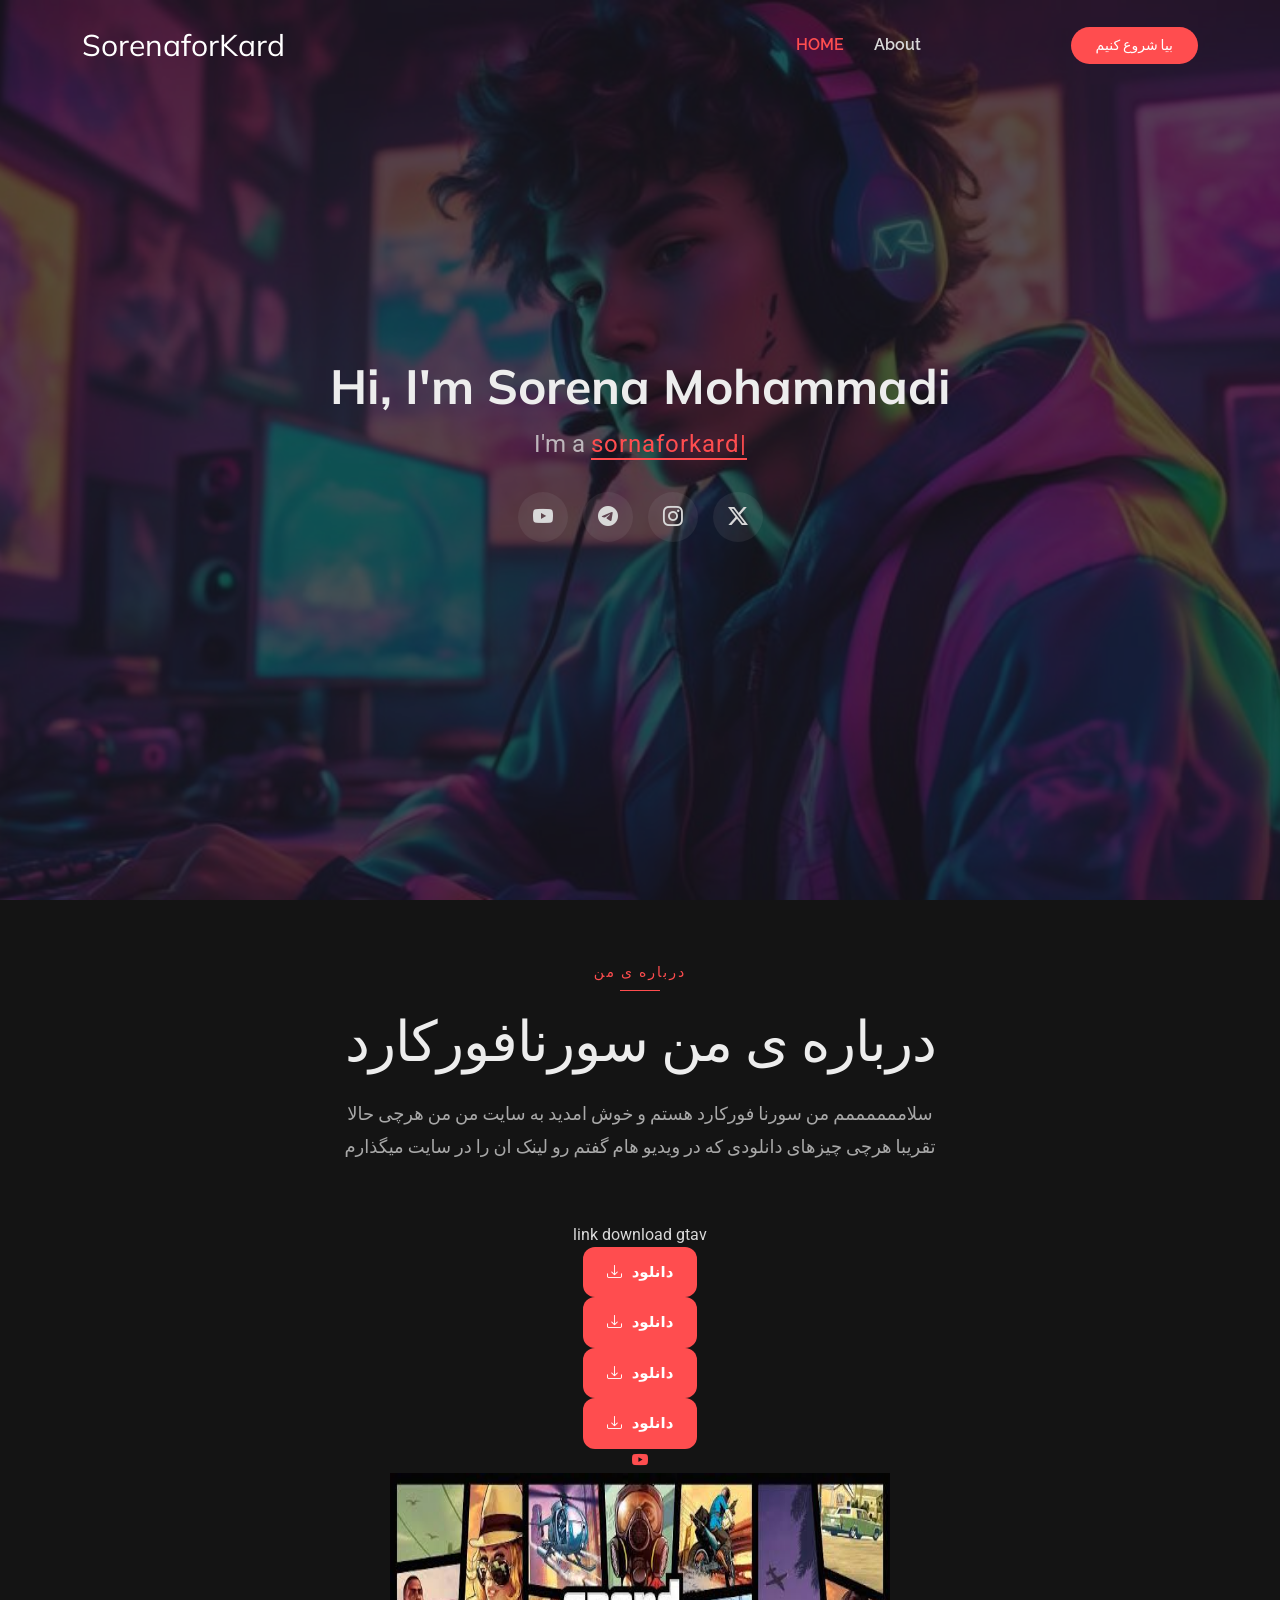
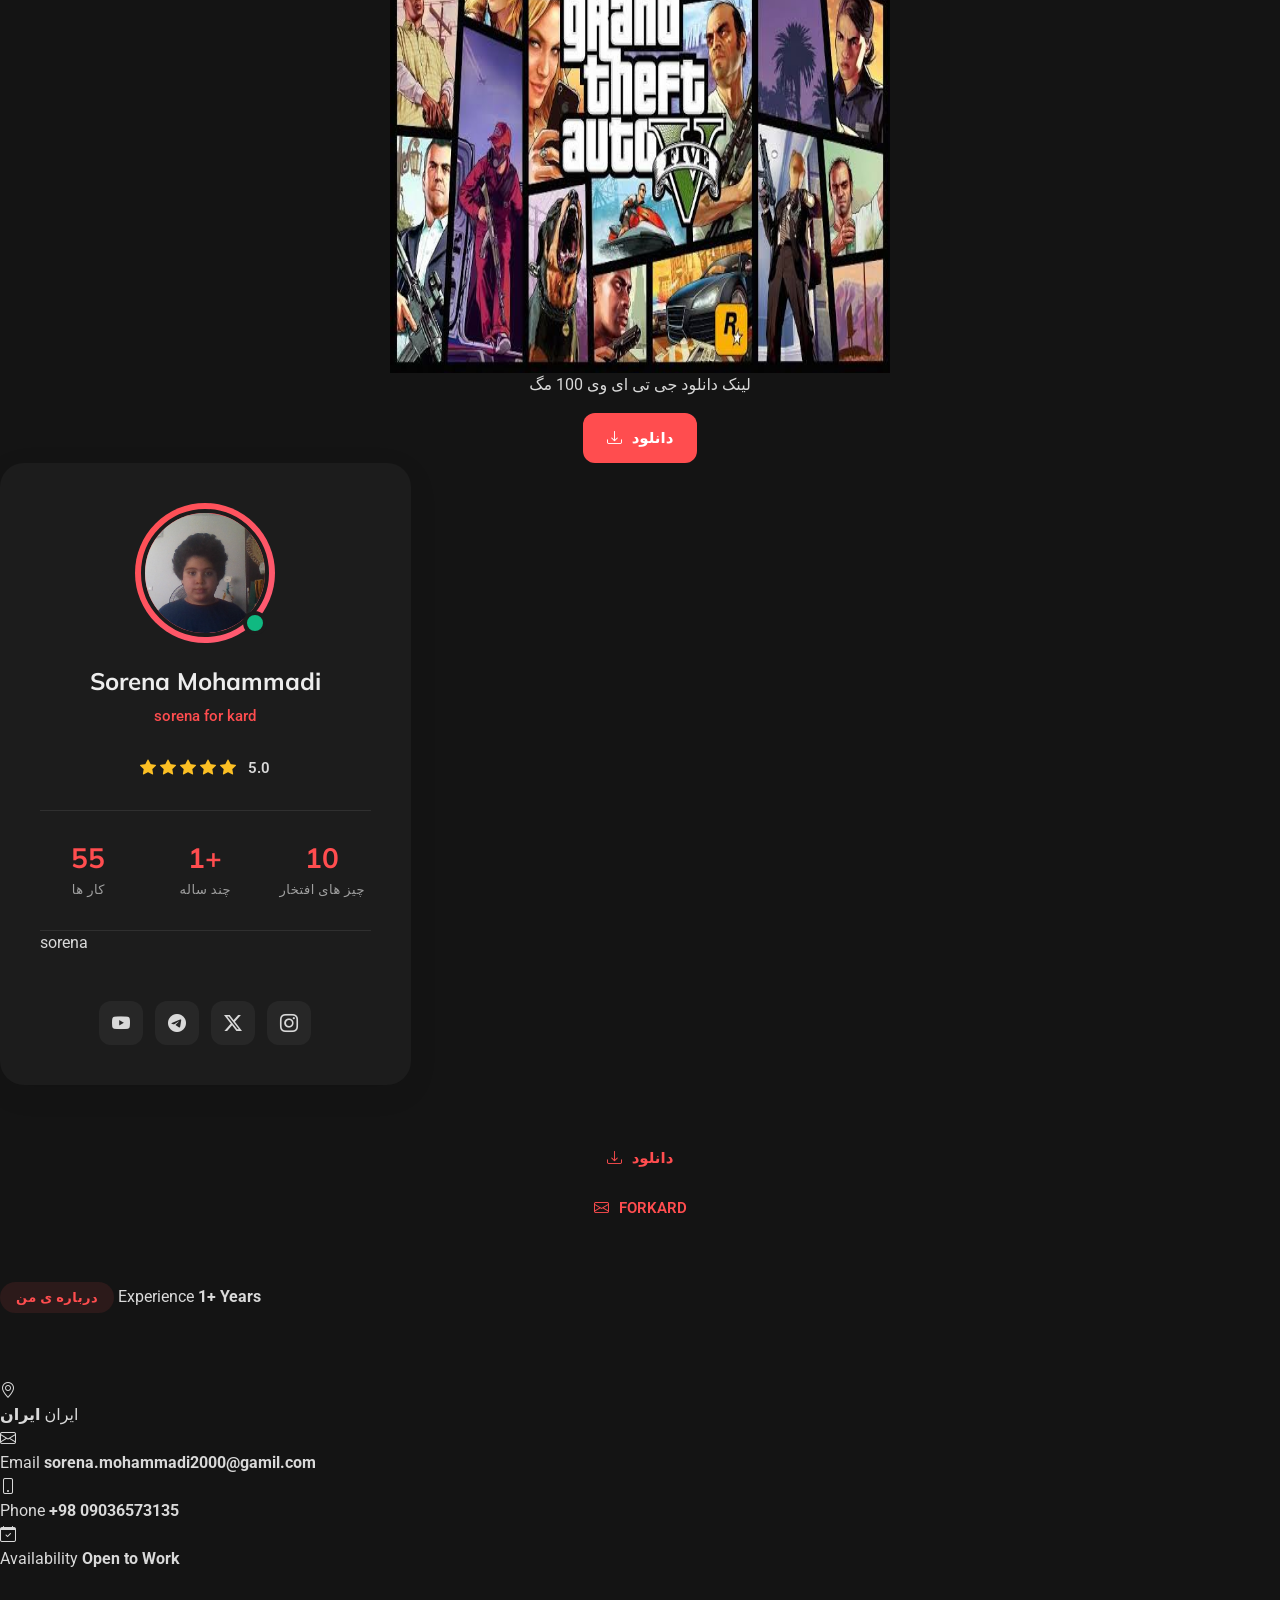
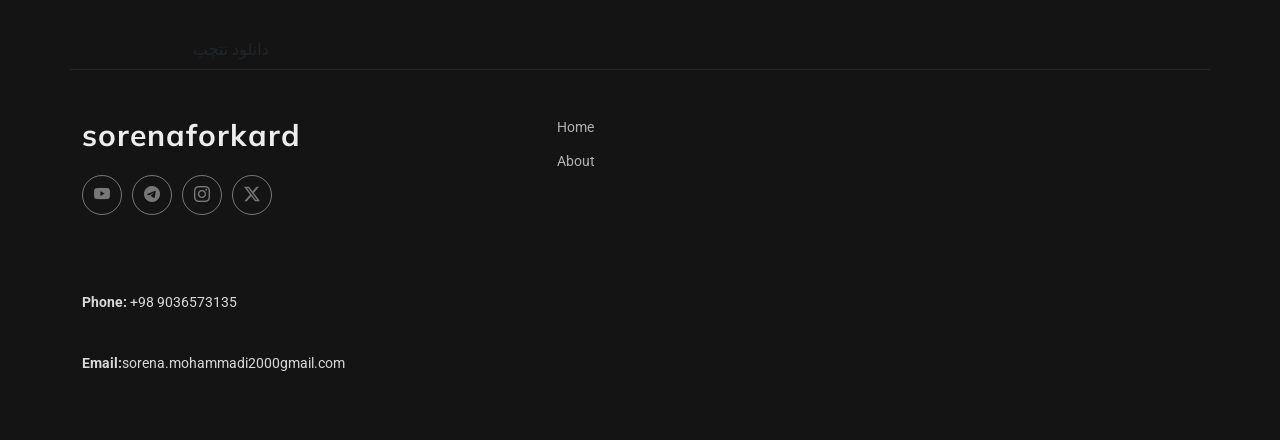
==== index.html @ 48f581d9 "initialization" ====
<!DOCTYPE html>
<html lang="en">

<head>
  <meta charset="utf-8">
  <meta content="width=device-width, initial-scale=1.0" name="viewport">
  <title>Index - Craftivo Bootstrap Template</title>
  <meta name="description" content="">
  <meta name="keywords" content="">

  <!-- Favicons -->
  <link href="assets/img/favicon.png" rel="icon">
  <link href="assets/img/apple-touch-icon.png" rel="apple-touch-icon">

  <!-- Fonts -->
  <link href="https://fonts.googleapis.com" rel="preconnect">
  <link href="https://fonts.gstatic.com" rel="preconnect" crossorigin>
  <link href="https://fonts.googleapis.com/css2?family=Roboto:ital,wght@0,100;0,300;0,400;0,500;0,700;0,900;1,100;1,300;1,400;1,500;1,700;1,900&family=Raleway:ital,wght@0,100;0,200;0,300;0,400;0,500;0,600;0,700;0,800;0,900;1,100;1,200;1,300;1,400;1,500;1,600;1,700;1,800;1,900&family=Mulish:ital,wght@0,200;0,300;0,400;0,500;0,600;0,700;0,800;0,900;1,200;1,300;1,400;1,500;1,600;1,700;1,800;1,900&display=swap" rel="stylesheet">

  <!-- Vendor CSS Files -->
  <link href="assets/vendor/bootstrap/css/bootstrap.min.css" rel="stylesheet">
  <link href="assets/vendor/bootstrap-icons/bootstrap-icons.css" rel="stylesheet">
  <link href="assets/vendor/aos/aos.css" rel="stylesheet">
  <link href="assets/vendor/glightbox/css/glightbox.min.css" rel="stylesheet">
  <link href="assets/vendor/swiper/swiper-bundle.min.css" rel="stylesheet">

  <!-- Main CSS File -->
  <link href="assets/css/main.css" rel="stylesheet">

  <!-- =======================================================
  * Template Name: Craftivo
  * Template URL: https://bootstrapmade.com/craftivo-bootstrap-portfolio-template/
  * Updated: Oct 04 2025 with Bootstrap v5.3.8
  * Author: BootstrapMade.com
  * License: https://bootstrapmade.com/license/
  ======================================================== -->
</head>

<body class="index-page">

  <header id="header" class="header d-flex align-items-center fixed-top">
    <div class="container-fluid container-xl position-relative d-flex align-items-center">

      <a href="index.html" class="logo d-flex align-items-center me-auto">
        <!-- Uncomment the line below if you also wish to use an image logo -->
        <!-- <img src="assets/img/logo.webp" alt=""> -->
        <h1 class="sitename">SorenaforKard</h1>
      </a>

      <nav id="navmenu" class="navmenu">
        <ul>
          <li><a href="#hero" class="active">HOME</a></li>
          <li><a href="#about">About</a></li>
          <li><a href="#resume"></a></li>
          <li><a href="#services"></a></li>
          <li><a href="#portfolio"></a></li>
       
          </li>
          <li><a href="#contact"></a></li>
        </ul>
        <i class="mobile-nav-toggle d-xl-none bi bi-list"></i>
      </nav>

      <a class="btn-getstarted" href="#about">بیا شروع کنیم </a>

    </div>
  </header>

  <main class="main">

    <!-- Hero Section -->
    <section id="hero" class="hero section LIGHTER-background">

      <img src="assets/img/profile/1709540679_1118670.jpg" alt="" data-aos="fade-in">

      <div class="container" data-aos="fade-up" data-aos-delay="100">
        <div class="row justify-content-center">
          <div class="col-lg-8 text-center">
            <h2>Hi, I'm Sorena Mohammadi</h2>
            <p>I'm a <span class="typed" data-typed-items="sornaforkard, Youtuber, Gamer, Challenger"></span><span class="typed-cursor" aria-hidden="true"></span></p>
            <div class="social-links">
              <a href="https://www.youtube.com/channel/UCr5vd8vmIxWn1lr3nisk4sg"><i class="bi bi-youtube"></i></a>
              <a href="#"><i class="bi bi-telegram"></i></a>
              <a href="https://www.instagram.com/sorenaforkard?igsh=MXc4d2ljdWc3bXVxdw=="><i class="bi bi-instagram"></i></a>
              <a href="https://x.com/sorena_m96"><i class="bi bi-twitter-x"></i></a>
            </div>
          </div>
        </div>
      </div>

    </section><!-- /Hero Section -->

    <!-- About Section -->
    <section id="about" class="about section">

      <!-- Section Title -->
      <div class="container section-title" data-aos="fade-up">
        <span class="subtitle">درباره ی من</span>
        <h2>درباره ی من سورنافورکارد</h2>
        <p> سلاممممممم من سورنا فورکارد هستم و خوش امدید به سایت من من هرچی حالا تقریبا هرچی چیزهای دانلودی که در ویدیو هام گفتم رو لینک ان را در سایت میگذارم</p>
      </div><!-- End Section Title -->

<div class="center-box">
                                               link download gtav
</div>

<div class="center-box">
  <a href="https://dl.moderndls.com/open-world/GTA.V.FitGirl_ModernDL.com.part1.rar" class="download-class"><i class="bi bi-download"></i> دانلود</a>
</div>

<div class="center-box">
  <a href="https://dl.moderndls.com/open-world/GTA.V.FitGirl_ModernDL.com.part2.rar" class="download-class"><i class="bi bi-download"></i> دانلود</a>
</div>

<div class="center-box">
  <a href="https://dl.moderndls.com/open-world/GTA.V.FitGirl_ModernDL.com.part3.rar" class="download-class"><i class="bi bi-download"></i> دانلود</a>
</div>

<div class="center-box">
  <a href="https://dl.moderndls.com/open-world/GTA.V.FitGirl_ModernDL.com.part4.rar" class="download-class"><i class="bi bi-download"></i> دانلود</a>
</div>

<div class="center-box">
<a href="https://www.youtube.com/channel/UCr5vd8vmIxWn1lr3nisk4sg"><i class="bi bi-youtube"></i></a>
</div>

<div class="center-box">
<img src="assets/img/لقلقل.jpg" width="500" height="500" alt=>
</div>

<div class="center-box">
<p>لینک دانلود جی تی ای وی 100 مگ</p>
</div>

<div class="center-box">
  <a href="https://ir91.uploadb.com/d/zhyeler0yyra/snnimd6ejdfx3pohiuxhjrwi5fyavvm3dgis3352gjgvsqnu62wfimskmxqgnpvhdr6bctoq/GTA V.rar" class="download-class"><i class="bi bi-download"></i> دانلود</a>
</div>

<style>
.center-box {
    display: flex;
    justify-content: center; /* وسط‌چین کردن افقی */
    align-items: center;     /* وسط‌چین کردن عمودی (اختیاری) */
}
</style>

        <div class="row gy-5">
          <div class="col-lg-4" data-aos="zoom-in" data-aos-delay="150">
            <div class="profile-card">
              <div class="profile-header">
                <div class="profile-avatar">
                  <img src="assets/img/profile/WIN_20260530_15_00_04_Pro.jpg" class="img-fluid" alt="">
                  <div class="status-indicator"></div>
                </div>
                <h3>Sorena Mohammadi</h3>
                <span class="role">sorena for kard</span>
                <div class="rating">
                  <i class="bi bi-star-fill"></i>
                  <i class="bi bi-star-fill"></i>
                  <i class="bi bi-star-fill"></i>
                  <i class="bi bi-star-fill"></i>
                  <i class="bi bi-star-fill"></i>
                  <span>5.0</span>
                </div>
              </div>

              <div class="profile-stats">
                <div class="stat-item">
                  <h4>55</h4>
                  <p>کار ها</p>
                </div>
                <div class="stat-item">
                  <h4>1+</h4>
                  <p>چند ساله</p>
                </div>
                <div class="stat-item">
                  <h4>10</h4>
                  <p>چیز های افتخار</p>
                </div>
              </div>

<p>sorena</p>

              <div class="social-connect">
                <a href="https://www.youtube.com/channel/UCr5vd8vmIxWn1lr3nisk4sg"><i class="bi bi-youtube"></i></a>
                <a href="#"><i class="bi bi-telegram"></i></a>
                <a href="https://x.com/sorena_m96"><i class="bi bi-twitter-x"></i></a>
                <a href="https://www.instagram.com/sorenaforkard?igsh=MXc4d2ljdWc3bXVxdw=="><i class="bi bi-instagram"></i></a>
              </div>
            </div>
          </div>

<div class="profile-actions">
                <a href="#" class="btn-primary"><i class="bi bi-download"></i> دانلود</a>
                <a href="#" class="btn-secondary"><i class="bi bi-envelope"></i> FORKARD</a>
              </div>
          
          <div class="col-lg-8" data-aos="fade-left" data-aos-delay="200">
            <div class="content-wrapper">
              <div class="bio-section">
                <div class="section-tag">درباره ی من</div>
                
                    <span>Experience</span>
                    <strong>1+ Years</strong>
                  </div>
                </div>

                <div class="detail-item" data-aos="fade-up" data-aos-delay="350">
                  <i class="bi bi-geo-alt"></i>
                  <div class="detail-content">
                    <span>ایران</span>
                    <strong>ایران</strong>
                  </div>
                </div>

                <div class="detail-item" data-aos="fade-up" data-aos-delay="100">
                  <i class="bi bi-envelope"></i>
                  <div class="detail-content">
                    <span>Email</span>
                    <strong>sorena.mohammadi2000@gamil.com</strong>
                  </div>
                </div>

                <div class="detail-item" data-aos="fade-up" data-aos-delay="150">
                  <i class="bi bi-phone"></i>
                  <div class="detail-content">
                    <span>Phone</span>
                    <strong>+98 09036573135</strong>
                  </div>
                </div>

                <div class="detail-item" data-aos="fade-up" data-aos-delay="200">
                  <i class="bi bi-calendar-check"></i>
                  <div class="detail-content">
                    <span>Availability</span>
                    <strong>Open to Work</strong>
                  </div>
                </div>
              </div>

    </section><!-- /About Section -->

        <div class="portfolio-bottom" data-aos="fade-up" data-aos-delay="400">
          <div class="row align-items-center">
            <div class="col-lg-8">

            <div class="col-lg-4 text-lg-end">
              <a href="https://dl2.soft98.ir/soft/n/Notepad.8.9.7.x86.rar?1785522695" class="btn btn-accent">دانلود نتچپ</a>
            </div>
          </div>
        </div>

      </div>

    </section><!-- /Portfolio Section -->

    <!-- Contact Section -->


  </main>

  <footer id="footer" class="footer">

    <div class="container footer-top">
      <div class="row gy-4">
        <div class="col-lg-5 col-md-12 footer-about">
          <a href="index.html" class="logo d-flex align-items-center">
            <span class="sitename">sorenaforkard</span>
          </a>
          <p></p>
          <div class="social-links d-flex mt-4">
            <a href="https://www.youtube.com/channel/UCr5vd8vmIxWn1lr3nisk4sg"><i class="bi bi-youtube"></i></a>
            <a href=""><i class="bi bi-telegram"></i></a>
            <a href="https://www.instagram.com/sorenaforkard?igsh=MXc4d2ljdWc3bXVxdw=="><i class="bi bi-instagram"></i></a>
            <a href="https://x.com/sorena_m96"><i class="bi bi-twitter-x"></i></a>
          </div>
        </div>

        <div class="col-lg-2 col-6 footer-links">
          <h4چیز های بالا </h4>
          <ul>
            <li><a href="#">Home</a></li>
            <li><a href="#">About </a></li>
            <li><a href="#"></a></li>
            <li><a href="#"></a></li>
            <li><a href="#"></a></li>
          </ul>
        </div
		
        <div class="col-lg-3 col-md-12 footer-contact text-center text-md-start">
        
          <p class="mt-4"><strong>Phone:</strong> <span>+98 9036573135</span></p>
          <p><strong>Email:</strong><span>sorena.mohammadi2000gmail.com</span></p>
        </div>

      </div>
    </div>

  </footer>

  <!-- Scroll Top -->
  <a href="#" id="scroll-top" class="scroll-top d-flex align-items-center justify-content-center"><i class="bi bi-arrow-up-short"></i></a>

  <!-- Preloader -->
  <div id="preloader"></div>

  <!-- Vendor JS Files -->
  <script src="assets/vendor/bootstrap/js/bootstrap.bundle.min.js"></script>
  <script src="assets/vendor/php-email-form/validate.js"></script>
  <script src="assets/vendor/aos/aos.js"></script>
  <script src="assets/vendor/typed.js/typed.umd.js"></script>
  <script src="assets/vendor/waypoints/noframework.waypoints.js"></script>
  <script src="assets/vendor/glightbox/js/glightbox.min.js"></script>
  <script src="assets/vendor/imagesloaded/imagesloaded.pkgd.min.js"></script>
  <script src="assets/vendor/isotope-layout/isotope.pkgd.min.js"></script>
  <script src="assets/vendor/swiper/swiper-bundle.min.js"></script>

  <!-- Main JS File -->
  <script src="assets/js/main.js"></script>

</body>

</html>
---- assets/css/main.css ----
/**
* Template Name: Craftivo
* Template URL: https://bootstrapmade.com/craftivo-bootstrap-portfolio-template/
* Updated: Oct 04 2025 with Bootstrap v5.3.8
* Author: BootstrapMade.com
* License: https://bootstrapmade.com/license/
*/

@charset "UTF-8";

/*--------------------------------------------------------------
# Font & Color Variables
# Help: https://bootstrapmade.com/color-system/
--------------------------------------------------------------*/
/* Fonts */
:root {
  --default-font: "Roboto",  system-ui, -apple-system, "Segoe UI", Roboto, "Helvetica Neue", Arial, "Noto Sans", "Liberation Sans", sans-serif, "Apple Color Emoji", "Segoe UI Emoji", "Segoe UI Symbol", "Noto Color Emoji";
  --heading-font: "Mulish",  sans-serif;
  --nav-font: "Raleway",  sans-serif;
}

/* Global Colors - The following color variables are used throughout the website. Updating them here will change the color scheme of the entire website */
:root { 
  --background-color: #141414; /* Background color for the entire website, including individual sections */
  --default-color: #d9d9d9; /* Default color used for the majority of the text content across the entire website */
  --heading-color: #ededed; /* Color for headings, subheadings and title throughout the website */
  --accent-color: #ff4d4f; /* Accent color that represents your brand on the website. It's used for buttons, links, and other elements that need to stand out */
  --surface-color: #1c1c1c; /* The surface color is used as a background of boxed elements within sections, such as cards, icon boxes, or other elements that require a visual separation from the global background. */
  --contrast-color: #ffffff; /* Contrast color for text, ensuring readability against backgrounds of accent, heading, or default colors. */
}

/* Nav Menu Colors - The following color variables are used specifically for the navigation menu. They are separate from the global colors to allow for more customization options */
:root {
  --nav-color: #d9d9d9;  /* The default color of the main navmenu links */
  --nav-hover-color: #ff4d4f; /* Applied to main navmenu links when they are hovered over or active */
  --nav-mobile-background-color: #2e2e2e; /* Used as the background color for mobile navigation menu */
  --nav-dropdown-background-color: #2e2e2e; /* Used as the background color for dropdown items that appear when hovering over primary navigation items */
  --nav-dropdown-color: #d9d9d9; /* Used for navigation links of the dropdown items in the navigation menu. */
  --nav-dropdown-hover-color: #ff4d4f; /* Similar to --nav-hover-color, this color is applied to dropdown navigation links when they are hovered over. */
}

/* Color Presets - These classes override global colors when applied to any section or element, providing reuse of the sam color scheme. */

.light-background {
  --background-color: rgba(41, 41, 41, 0.8);
  --surface-color: #484848;
}

.dark-background {
  --background-color: #060606;
  --default-color: #ffffff;
  --heading-color: #ffffff;
  --surface-color: #252525;
  --contrast-color: #ffffff;
}

/* Smooth scroll */
:root {
  scroll-behavior: smooth;
}

/*--------------------------------------------------------------
# General Styling & Shared Classes
--------------------------------------------------------------*/
body {
  color: var(--default-color);
  background-color: var(--background-color);
  font-family: var(--default-font);
}

a {
  color: var(--accent-color);
  text-decoration: none;
  transition: 0.3s;
}

a:hover {
  color: color-mix(in srgb, var(--accent-color), transparent 25%);
  text-decoration: none;
}

h1,
h2,
h3,
h4,
h5,
h6 {
  color: var(--heading-color);
  font-family: var(--heading-font);
}

/* PHP Email Form Messages
------------------------------*/
.php-email-form .error-message {
  display: none;
  background: #df1529;
  color: #ffffff;
  text-align: left;
  padding: 15px;
  margin-bottom: 24px;
  font-weight: 600;
}

.php-email-form .sent-message {
  display: none;
  color: #ffffff;
  background: #059652;
  text-align: center;
  padding: 15px;
  margin-bottom: 24px;
  font-weight: 600;
}

.php-email-form .loading {
  display: none;
  background: var(--surface-color);
  text-align: center;
  padding: 15px;
  margin-bottom: 24px;
}

.php-email-form .loading:before {
  content: "";
  display: inline-block;
  border-radius: 50%;
  width: 24px;
  height: 24px;
  margin: 0 10px -6px 0;
  border: 3px solid var(--accent-color);
  border-top-color: var(--surface-color);
  animation: php-email-form-loading 1s linear infinite;
}

@keyframes php-email-form-loading {
  0% {
    transform: rotate(0deg);
  }

  100% {
    transform: rotate(360deg);
  }
}

/*--------------------------------------------------------------
# Global Header
--------------------------------------------------------------*/
.header {
  --heading-color: #ffffff;
  color: var(--default-color);
  background-color: var(--background-color);
  padding: 15px 0;
  transition: all 0.5s;
  z-index: 997;
}

.header .logo {
  line-height: 1;
}

.header .logo img {
  max-height: 36px;
  margin-right: 8px;
}

.header .logo h1 {
  font-size: 30px;
  margin: 0;
  font-weight: 400;
  color: var(--heading-color);
}

.header .btn-getstarted,
.header .btn-getstarted:focus {
  color: var(--contrast-color);
  background: var(--accent-color);
  font-size: 14px;
  padding: 8px 25px;
  margin: 0 0 0 30px;
  border-radius: 50px;
  transition: 0.3s;
}

.body .btn-getstarted,
.body .btn-getstarted:focus {
  color: var(--contrast-color);
  background: var(--accent-color);
  font-size: 14px;
  padding: 8px 25px;
  margin: 0 0 0 30px;
  border-radius: 50px;
  transition: 0.3s;
}

a.download-class {
display: flex;
align-items: center;
justify-content: center;
gap: 10px;
padding: 14px 24px;
border-radius: 12px;
font-weight: 600;
font-size: 15px;
text-decoration: none;
transition: all 0.3s ease;
background: var(--accent-color);
color: var(--contrast-color);
}
a.download-class:hover {
display: flex;
align-items: center;
justify-content: center;
gap: 10px;
padding: 14px 24px;
border-radius: 12px;
font-weight: 600;
font-size: 15px;
text-decoration: none;
transition: all 0.3s ease;
background: color-mix(in srgb, var(--accent-color), #000 15%);
transform: translateY(-2px);
box-shadow: 0 6px 20px rgba(0, 0, 0, 0.15);
}

a.download-class {
display: flex;
align-items: center;
justify-content: center;
gap: 10px;
padding: 14px 24px;
border-radius: 12px;
font-weight: 600;
font-size: 15px;
text-decoration: none;
transition: all 0.3s ease;
background: var(--accent-color);
color: var(--contrast-color);
}
a.download-class:hover {
display: flex;
align-items: center;
justify-content: center;
gap: 10px;
padding: 14px 24px;
border-radius: 12px;
font-weight: 600;
font-size: 15px;
text-decoration: none;
transition: all 0.3s ease;
background: color-mix(in srgb, var(--accent-color), #000 15%);
transform: translateY(-2px);
box-shadow: 0 6px 20px rgba(0, 0, 0, 0.15);
}

}
a.download-class:hover {
display: flex;
align-items: center;
justify-content: center;
gap: 10px;
padding: 14px 24px;
border-radius: 12px;
font-weight: 600;
font-size: 15px;
text-decoration: none;
transition: all 0.3s ease;
background: color-mix(in srgb, var(--accent-color), #000 15%);
transform: translateY(-2px);
box-shadow: 0 6px 20px rgba(0, 0, 0, 0.15);
}


.header .btn-getstarted:hover,
.header .btn-getstarted:focus:hover {
  color: var(--contrast-color);
  background: color-mix(in srgb, var(--accent-color), transparent 15%);
}

@media (max-width: 1200px) {
  .header .logo {
    order: 1;
  }

  .header .btn-getstarted {
    order: 2;
    margin: 0 15px 0 0;
    padding: 6px 15px;
  }

  .header .navmenu {
    order: 3;
  }
}

.scrolled .header {
  box-shadow: 0px 0 18px rgba(0, 0, 0, 0.1);
}

/* Global Header on Scroll
------------------------------*/
.scrolled .header {
  --background-color: rgba(20, 20, 20, 0.8);
}

/* Index Page Header
------------------------------*/
.index-page .header {
  --background-color: rgba(255, 255, 255, 0);
}

/* Index Page Header on Scroll
------------------------------*/
.index-page.scrolled .header {
  --background-color: rgba(20, 20, 20, 0.8);
}

/*--------------------------------------------------------------
# Navigation Menu
--------------------------------------------------------------*/
/* Navmenu - Desktop */
@media (min-width: 1200px) {
  .navmenu {
    padding: 0;
  }

  .navmenu ul {
    margin: 0;
    padding: 0;
    display: flex;
    list-style: none;
    align-items: center;
  }

  .navmenu li {
    position: relative;
  }

  .navmenu a,
  .navmenu a:focus {
    color: var(--nav-color);
    padding: 18px 15px;
    font-size: 16px;
    font-family: var(--nav-font);
    font-weight: 600;
    display: flex;
    align-items: center;
    justify-content: space-between;
    white-space: nowrap;
    transition: 0.3s;
  }

  .navmenu a i,
  .navmenu a:focus i {
    font-size: 12px;
    line-height: 0;
    margin-left: 5px;
    transition: 0.3s;
  }

  .navmenu li:last-child a {
    padding-right: 0;
  }

  .navmenu li:hover>a,
  .navmenu .active,
  .navmenu .active:focus {
    color: var(--nav-hover-color);
  }

  .navmenu .dropdown ul {
    margin: 0;
    padding: 10px 0;
    background: var(--nav-dropdown-background-color);
    display: block;
    position: absolute;
    visibility: hidden;
    left: 14px;
    top: 130%;
    opacity: 0;
    transition: 0.3s;
    border-radius: 4px;
    z-index: 99;
    box-shadow: 0px 0px 30px rgba(0, 0, 0, 0.1);
  }

  .navmenu .dropdown ul li {
    min-width: 200px;
  }

  .navmenu .dropdown ul a {
    padding: 10px 20px;
    font-size: 15px;
    text-transform: none;
    color: var(--nav-dropdown-color);
  }

  .navmenu .dropdown ul a i {
    font-size: 12px;
  }

  .navmenu .dropdown ul a:hover,
  .navmenu .dropdown ul .active:hover,
  .navmenu .dropdown ul li:hover>a {
    color: var(--nav-dropdown-hover-color);
  }

  .navmenu .dropdown:hover>ul {
    opacity: 1;
    top: 100%;
    visibility: visible;
  }

  .navmenu .dropdown .dropdown ul {
    top: 0;
    left: -90%;
    visibility: hidden;
  }

  .navmenu .dropdown .dropdown:hover>ul {
    opacity: 1;
    top: 0;
    left: -100%;
    visibility: visible;
  }
}

/* Navmenu - Mobile */
@media (max-width: 1199px) {
  .mobile-nav-toggle {
    color: var(--nav-color);
    font-size: 28px;
    line-height: 0;
    margin-right: 10px;
    cursor: pointer;
    transition: color 0.3s;
  }

  .navmenu {
    padding: 0;
    z-index: 9997;
  }

  .navmenu ul {
    display: none;
    list-style: none;
    position: absolute;
    inset: 60px 20px 20px 20px;
    padding: 10px 0;
    margin: 0;
    border-radius: 6px;
    background-color: var(--nav-mobile-background-color);
    overflow-y: auto;
    transition: 0.3s;
    z-index: 9998;
    box-shadow: 0px 0px 30px rgba(0, 0, 0, 0.1);
  }

  .navmenu a,
  .navmenu a:focus {
    color: var(--nav-dropdown-color);
    padding: 10px 20px;
    font-family: var(--nav-font);
    font-size: 17px;
    font-weight: 500;
    display: flex;
    align-items: center;
    justify-content: space-between;
    white-space: nowrap;
    transition: 0.3s;
  }

  .navmenu a i,
  .navmenu a:focus i {
    font-size: 12px;
    line-height: 0;
    margin-left: 5px;
    width: 30px;
    height: 30px;
    display: flex;
    align-items: center;
    justify-content: center;
    border-radius: 50%;
    transition: 0.3s;
    background-color: color-mix(in srgb, var(--accent-color), transparent 90%);
  }

  .navmenu a i:hover,
  .navmenu a:focus i:hover {
    background-color: var(--accent-color);
    color: var(--contrast-color);
  }

  .navmenu a:hover,
  .navmenu .active,
  .navmenu .active:focus {
    color: var(--nav-dropdown-hover-color);
  }

  .navmenu .active i,
  .navmenu .active:focus i {
    background-color: var(--accent-color);
    color: var(--contrast-color);
    transform: rotate(180deg);
  }

  .navmenu .dropdown ul {
    position: static;
    display: none;
    z-index: 99;
    padding: 10px 0;
    margin: 10px 20px;
    background-color: var(--nav-dropdown-background-color);
    border: 1px solid color-mix(in srgb, var(--default-color), transparent 90%);
    box-shadow: none;
    transition: all 0.5s ease-in-out;
  }

  .navmenu .dropdown ul ul {
    background-color: rgba(33, 37, 41, 0.1);
  }

  .navmenu .dropdown>.dropdown-active {
    display: block;
    background-color: rgba(33, 37, 41, 0.03);
  }

  .mobile-nav-active {
    overflow: hidden;
  }

  .mobile-nav-active .mobile-nav-toggle {
    color: #fff;
    position: absolute;
    font-size: 32px;
    top: 15px;
    right: 15px;
    margin-right: 0;
    z-index: 9999;
  }

  .mobile-nav-active .navmenu {
    position: fixed;
    overflow: hidden;
    inset: 0;
    background: rgba(33, 37, 41, 0.8);
    transition: 0.3s;
  }

  .mobile-nav-active .navmenu>ul {
    display: block;
  }
}

/*--------------------------------------------------------------
# Global Footer
--------------------------------------------------------------*/
.footer {
  color: var(--default-color);
  background-color: var(--background-color);
  font-size: 14px;
  padding-bottom: 50px;
  position: relative;
}

.footer .footer-top {
  padding-top: 50px;
  border-top: 1px solid color-mix(in srgb, var(--default-color), transparent 90%);
}

.footer .footer-about .logo {
  line-height: 1;
  margin-bottom: 25px;
}

.footer .footer-about .logo img {
  max-height: 40px;
  margin-right: 6px;
}

.footer .footer-about .logo span {
  color: var(--heading-color);
  font-size: 30px;
  font-weight: 700;
  letter-spacing: 1px;
  font-family: var(--heading-font);
}

.footer .footer-about p {
  font-size: 14px;
  font-family: var(--heading-font);
}

.footer .social-links a {
  display: flex;
  align-items: center;
  justify-content: center;
  width: 40px;
  height: 40px;
  border-radius: 50%;
  border: 1px solid color-mix(in srgb, var(--default-color), transparent 50%);
  font-size: 16px;
  color: color-mix(in srgb, var(--default-color), transparent 50%);
  margin-right: 10px;
  transition: 0.3s;
}

.footer .social-links a:hover {
  color: var(--accent-color);
  border-color: var(--accent-color);
}

.footer h4 {
  font-size: 16px;
  font-weight: bold;
  position: relative;
  padding-bottom: 12px;
}

.footer .footer-links {
  margin-bottom: 30px;
}

.footer .footer-links ul {
  list-style: none;
  padding: 0;
  margin: 0;
}

.footer .footer-links ul i {
  padding-right: 2px;
  font-size: 12px;
  line-height: 0;
}

.footer .footer-links ul li {
  padding: 10px 0;
  display: flex;
  align-items: center;
}

.footer .footer-links ul li:first-child {
  padding-top: 0;
}

.footer .footer-links ul a {
  color: color-mix(in srgb, var(--default-color), transparent 20%);
  display: inline-block;
  line-height: 1;
}

.footer .footer-links ul a:hover {
  color: var(--accent-color);
}

.footer .footer-contact p {
  margin-bottom: 5px;
}

.footer .copyright {
  padding-top: 25px;
  padding-bottom: 25px;
  background-color: color-mix(in srgb, var(--default-color), transparent 95%);
}

.footer .copyright p {
  margin-bottom: 0;
}

.footer .credits {
  margin-top: 6px;
  font-size: 13px;
}

/*--------------------------------------------------------------
# Preloader
--------------------------------------------------------------*/
#preloader {
  position: fixed;
  inset: 0;
  z-index: 999999;
  overflow: hidden;
  background: var(--background-color);
  transition: all 0.6s ease-out;
}

#preloader:before {
  content: "";
  position: fixed;
  top: calc(50% - 30px);
  left: calc(50% - 30px);
  border: 6px solid #ffffff;
  border-color: var(--accent-color) transparent var(--accent-color) transparent;
  border-radius: 50%;
  width: 60px;
  height: 60px;
  animation: animate-preloader 1.5s linear infinite;
}

@keyframes animate-preloader {
  0% {
    transform: rotate(0deg);
  }

  100% {
    transform: rotate(360deg);
  }
}

/*--------------------------------------------------------------
# Scroll Top Button
--------------------------------------------------------------*/
.scroll-top {
  position: fixed;
  visibility: hidden;
  opacity: 0;
  right: 15px;
  bottom: 15px;
  z-index: 99999;
  background-color: var(--accent-color);
  width: 40px;
  height: 40px;
  border-radius: 4px;
  transition: all 0.4s;
}

.scroll-top i {
  font-size: 24px;
  color: var(--contrast-color);
  line-height: 0;
}

.scroll-top:hover {
  background-color: color-mix(in srgb, var(--accent-color), transparent 20%);
  color: var(--contrast-color);
}

.scroll-top.active {
  visibility: visible;
  opacity: 1;
}

/*--------------------------------------------------------------
# Disable aos animation delay on mobile devices
--------------------------------------------------------------*/
@media screen and (max-width: 768px) {
  [data-aos-delay] {
    transition-delay: 0 !important;
  }
}

/*--------------------------------------------------------------
# Global Page Titles & Breadcrumbs
--------------------------------------------------------------*/
.page-title {
  color: var(--default-color);
  background-color: var(--background-color);
  padding: 20px 0;
  position: relative;
}

.page-title h1 {
  font-size: 28px;
  font-weight: 700;
  margin: 0;
}

.page-title .breadcrumbs ol {
  display: flex;
  flex-wrap: wrap;
  list-style: none;
  padding: 0 0 10px 0;
  margin: 0;
  font-size: 14px;
  font-weight: 400;
}

.page-title .breadcrumbs ol li+li {
  padding-left: 10px;
}

.page-title .breadcrumbs ol li+li::before {
  content: "/";
  display: inline-block;
  padding-right: 10px;
  color: color-mix(in srgb, var(--default-color), transparent 70%);
}

/*--------------------------------------------------------------
# Global Sections
--------------------------------------------------------------*/
section,
.section {
  color: var(--default-color);
  background-color: var(--background-color);
  padding: 60px 0;
  scroll-margin-top: 90px;
  overflow: clip;
}

@media (max-width: 1199px) {

  section,
  .section {
    scroll-margin-top: 66px;
  }
}

/*--------------------------------------------------------------
# Global Section Titles
--------------------------------------------------------------*/
.section-title {
  text-align: center;
  padding-bottom: 60px;
  position: relative;
}

.section-title h2 {
  font-size: 3.5rem;
  font-weight: 300;
  line-height: 1.2;
  color: var(--heading-color);
  margin-bottom: 1.5rem;
  letter-spacing: -1px;
}

@media (max-width: 768px) {
  .section-title h2 {
    font-size: 2.5rem;
  }
}

.section-title .subtitle {
  display: inline-block;
  font-size: 0.875rem;
  font-weight: 400;
  color: var(--accent-color);
  text-transform: uppercase;
  letter-spacing: 2px;
  margin-bottom: 1.5rem;
  position: relative;
}

.section-title .subtitle::after {
  content: "";
  position: absolute;
  bottom: -8px;
  left: 50%;
  transform: translateX(-50%);
  width: 40px;
  height: 1px;
  background: var(--accent-color);
}

.section-title p {
  font-size: 1.125rem;
  line-height: 1.8;
  color: color-mix(in srgb, var(--default-color), transparent 25%);
  max-width: 900px;
  margin: 0 auto;
  text-wrap: balance;
}

/*--------------------------------------------------------------
# Hero Section
--------------------------------------------------------------*/
.hero {
  padding-top: 80px;
  min-height: 100vh;
  position: relative;
  display: flex;
  align-items: center;
  justify-content: center;
  overflow: hidden;
  padding-bottom: 80px;
}

.hero img {
  position: absolute;
  inset: 0;
  display: block;
  width: 100%;
  height: 100%;
  object-fit: cover;
  z-index: 1;
}

.hero:before {
  content: "";
  background: color-mix(in srgb, var(--background-color), transparent 30%);
  position: absolute;
  inset: 0;
  z-index: 2;
  border-radius: 0;
}

.hero .container {
  position: relative;
  z-index: 3;
}

.hero h2 {
  margin: 0;
  font-size: 48px;
  font-weight: 700;
}

.hero p {
  margin: 10px 0 0 0;
  font-size: 24px;
  color: color-mix(in srgb, var(--default-color), transparent 20%);
}

.hero p span {
  color: var(--accent-color);
  letter-spacing: 1px;
  border-bottom: 2px solid var(--accent-color);
}

.hero .social-links {
  margin-top: 30px;
  display: flex;
  justify-content: center;
  gap: 15px;
}

.hero .social-links a {
  display: flex;
  align-items: center;
  justify-content: center;
  width: 50px;
  height: 50px;
  border-radius: 50%;
  background: color-mix(in srgb, var(--default-color), transparent 92%);
  color: var(--default-color);
  font-size: 20px;
  transition: 0.3s;
}

.hero .social-links a:hover {
  background: var(--accent-color);
  color: var(--contrast-color);
  transform: translateY(-3px);
}

@media (max-width: 768px) {
  .hero h2 {
    font-size: 32px;
  }

  .hero p {
    font-size: 20px;
  }
}

/*--------------------------------------------------------------
# About Section
--------------------------------------------------------------*/
.about {
  overflow: hidden;
  position: relative;
}

.about::before {
  content: "";
  position: absolute;
  top: -50%;
  right: -20%;
  width: 800px;
  height: 800px;
  background: radial-gradient(circle, color-mix(in srgb, var(--accent-color), transparent 85%) 0%, transparent 70%);
  border-radius: 50%;
  z-index: 0;
  pointer-events: none;
}

.about .container {
  position: relative;
  z-index: 1;
}

.about .profile-card {
  background: var(--surface-color);
  border-radius: 24px;
  padding: 40px;
  box-shadow: 0 8px 30px rgba(0, 0, 0, 0.08);
  position: sticky;
  top: 100px;
}

.about .profile-card .profile-header {
  text-align: center;
  padding-bottom: 30px;
  border-bottom: 1px solid color-mix(in srgb, var(--default-color), transparent 90%);
}

.about .profile-card .profile-header .profile-avatar {
  width: 140px;
  height: 140px;
  margin: 0 auto 24px;
  position: relative;
  border-radius: 50%;
  padding: 6px;
  background: linear-gradient(135deg, var(--accent-color), color-mix(in srgb, var(--accent-color), #ff6b9d 50%));
}

.about .profile-card .profile-header .profile-avatar img {
  width: 100%;
  height: 100%;
  object-fit: cover;
  border-radius: 50%;
  border: 4px solid var(--surface-color);
}

.about .profile-card .profile-header .profile-avatar .status-indicator {
  position: absolute;
  bottom: 8px;
  right: 8px;
  width: 24px;
  height: 24px;
  background: #10b981;
  border: 4px solid var(--surface-color);
  border-radius: 50%;
  animation: pulse 2s infinite;
}

.about .profile-card .profile-header h3 {
  font-size: 24px;
  font-weight: 700;
  margin-bottom: 8px;
  color: var(--heading-color);
}

.about .profile-card .profile-header .role {
  display: inline-block;
  font-size: 15px;
  color: var(--accent-color);
  font-weight: 500;
  margin-bottom: 16px;
}

.about .profile-card .profile-header .rating {
  display: flex;
  align-items: center;
  justify-content: center;
  gap: 4px;
  margin-top: 12px;
}

.about .profile-card .profile-header .rating i {
  color: #fbbf24;
  font-size: 16px;
}

.about .profile-card .profile-header .rating span {
  margin-left: 8px;
  font-weight: 600;
  color: var(--default-color);
  font-size: 15px;
}

.about .profile-card .profile-stats {
  display: grid;
  grid-template-columns: repeat(3, 1fr);
  gap: 20px;
  padding: 30px 0;
  border-bottom: 1px solid color-mix(in srgb, var(--default-color), transparent 90%);
}

.about .profile-card .profile-stats .stat-item {
  text-align: center;
}

.about .profile-card .profile-stats .stat-item h4 {
  font-size: 28px;
  font-weight: 700;
  color: var(--accent-color);
  margin-bottom: 6px;
}

.about .profile-card .profile-stats .stat-item p {
  font-size: 13px;
  color: color-mix(in srgb, var(--default-color), transparent 30%);
  text-transform: uppercase;
  letter-spacing: 0.5px;
  margin: 0;
}

.about .profile-card .profile-actions {
  display: flex;
  flex-direction: column;
  gap: 12px;
  padding: 30px 0;
  border-bottom: 1px solid color-mix(in srgb, var(--default-color), transparent 90%);
}


.about .profile-card .profile-actions a {
  display: flex;
  align-items: center;
  justify-content: center;
  gap: 10px;
  padding: 14px 24px;
  border-radius: 12px;
  font-weight: 600;
  font-size: 15px;
  text-decoration: none;
  transition: all 0.3s ease;
}

.profile-actions a {
  display: flex;
  align-items: center;
  justify-content: center;
  gap: 10px;
  padding: 14px 24px;
  border-radius: 12px;
  font-weight: 600;
  font-size: 15px;
  text-decoration: none;
  transition: all 0.36s ease;
}

.about .profile-card .profile-actions a.btn-primary {
  background: var(--accent-color);
  color: var(--contrast-color);
}

.about .profile-card .profile-actions a.btn-primary:hover {
  background: color-mix(in srgb, var(--accent-color), #000 15%);
  transform: translateY(-2px);
  box-shadow: 0 6px 20px rgba(0, 0, 0, 0.15);
}

.about .profile-card .profile-actions a.btn-secondary {
  background: color-mix(in srgb, var(--accent-color), transparent 90%);
  color: var(--accent-color);
}

.about .profile-card .profile-actions a.btn-secondary:hover {
  background: color-mix(in srgb, var(--accent-color), transparent 85%);
}

.about .profile-card .profile-actions a i {
  font-size: 18px;
}

.about .profile-card .social-connect {
  display: flex;
  justify-content: center;
  gap: 12px;
  padding-top: 30px;
}

.about .profile-card .social-connect a {
  width: 44px;
  height: 44px;
  display: flex;
  align-items: center;
  justify-content: center;
  background: color-mix(in srgb, var(--default-color), transparent 94%);
  border-radius: 12px;
  color: var(--default-color);
  font-size: 18px;
  transition: all 0.3s ease;
}

.about .profile-card .social-connect a:hover {
  background: var(--accent-color);
  color: var(--contrast-color);
  transform: translateY(-3px);
}

.about .content-wrapper .bio-section {
  margin-bottom: 50px;
}

.about .content-wrapper .bio-section .section-tag {
  display: inline-block;
  padding: 6px 16px;
  background: color-mix(in srgb, var(--accent-color), transparent 90%);
  color: var(--accent-color);
  border-radius: 20px;
  font-size: 13px;
  font-weight: 600;
  text-transform: uppercase;
  letter-spacing: 0.5px;
  margin-bottom: 16px;
}

.about .content-wrapper .bio-section h2 {
  font-size: 36px;
  font-weight: 700;
  color: var(--heading-color);
  margin-bottom: 24px;
  line-height: 1.2;
}

.about .content-wrapper .bio-section p {
  font-size: 16px;
  line-height: 1.8;
  color: var(--default-color);
  margin-bottom: 16px;
}

.about .content-wrapper .bio-section p:last-child {
  margin-bottom: 0;
}

.about .content-wrapper .details-grid {
  display: grid;
  grid-template-columns: repeat(2, 1fr);
  gap: 24px;
  margin-bottom: 50px;
}

.about .content-wrapper .details-grid .detail-item {
  display: flex;
  align-items: center;
  gap: 16px;
  padding: 24px;
  background: var(--surface-color);
  border-radius: 16px;
  border: 1px solid color-mix(in srgb, var(--default-color), transparent 92%);
  transition: all 0.3s ease;
}

.about .content-wrapper .details-grid .detail-item:hover {
  border-color: var(--accent-color);
  transform: translateY(-3px);
  box-shadow: 0 8px 24px rgba(0, 0, 0, 0.08);
}

.about .content-wrapper .details-grid .detail-item i {
  font-size: 28px;
  color: var(--accent-color);
  flex-shrink: 0;
}

.about .content-wrapper .details-grid .detail-item .detail-content span {
  display: block;
  font-size: 13px;
  color: color-mix(in srgb, var(--default-color), transparent 40%);
  text-transform: uppercase;
  letter-spacing: 0.5px;
  margin-bottom: 4px;
}

.about .content-wrapper .details-grid .detail-item .detail-content strong {
  display: block;
  font-size: 16px;
  color: var(--heading-color);
  font-weight: 600;
}

.about .content-wrapper .skills-showcase .section-tag {
  display: inline-block;
  padding: 6px 16px;
  background: color-mix(in srgb, var(--accent-color), transparent 90%);
  color: var(--accent-color);
  border-radius: 20px;
  font-size: 13px;
  font-weight: 600;
  text-transform: uppercase;
  letter-spacing: 0.5px;
  margin-bottom: 16px;
}

.about .content-wrapper .skills-showcase h3 {
  font-size: 28px;
  font-weight: 700;
  color: var(--heading-color);
  margin-bottom: 32px;
}

.about .content-wrapper .skills-showcase .skills-list .skill-item {
  margin-bottom: 28px;
}

.about .content-wrapper .skills-showcase .skills-list .skill-item .skill-info {
  display: flex;
  justify-content: space-between;
  align-items: center;
  margin-bottom: 10px;
}

.about .content-wrapper .skills-showcase .skills-list .skill-item .skill-info .skill-name {
  font-size: 15px;
  font-weight: 600;
  color: var(--heading-color);
}

.about .content-wrapper .skills-showcase .skills-list .skill-item .skill-info .skill-percent {
  font-size: 15px;
  font-weight: 700;
  color: var(--accent-color);
}

.about .content-wrapper .skills-showcase .skills-list .skill-item .progress {
  height: 10px;
  border-radius: 10px;
  background: color-mix(in srgb, var(--default-color), transparent 94%);
  overflow: hidden;
}

.about .content-wrapper .skills-showcase .skills-list .skill-item .progress .progress-bar {
  width: 0;
  height: 100%;
  background: linear-gradient(90deg, var(--accent-color), color-mix(in srgb, var(--accent-color), #ff6b9d 50%));
  border-radius: 10px;
  transition: width 1.5s cubic-bezier(0.65, 0, 0.35, 1);
  position: relative;
}

.about .content-wrapper .skills-showcase .skills-list .skill-item .progress .progress-bar::after {
  content: "";
  position: absolute;
  top: 0;
  left: 0;
  right: 0;
  bottom: 0;
  background: linear-gradient(90deg, transparent, rgba(255, 255, 255, 0.4), transparent);
  animation: shimmer 2s infinite;
}

@keyframes pulse {

  0%,
  100% {
    opacity: 1;
  }

  50% {
    opacity: 0.6;
  }
}

@keyframes shimmer {
  0% {
    transform: translateX(-100%);
  }

  100% {
    transform: translateX(100%);
  }
}

@media (max-width: 992px) {
  .about .profile-card {
    position: static;
    margin-bottom: 40px;
  }

  .about .content-wrapper .bio-section h2 {
    font-size: 30px;
  }

  .about .content-wrapper .details-grid {
    grid-template-columns: 1fr;
  }

  .about .content-wrapper .skills-showcase h3 {
    font-size: 24px;
  }
}

@media (max-width: 576px) {
  .about .profile-card {
    padding: 30px 20px;
  }

  .about .profile-card .profile-header .profile-avatar {
    width: 120px;
    height: 120px;
  }

  .about .profile-card .profile-stats {
    grid-template-columns: repeat(3, 1fr);
    gap: 16px;
  }

  .about .profile-card .profile-stats .stat-item h4 {
    font-size: 24px;
  }

  .about .content-wrapper .bio-section h2 {
    font-size: 26px;
  }

  .about .content-wrapper .details-grid .detail-item {
    padding: 18px;
  }

  .about .content-wrapper .details-grid .detail-item i {
    font-size: 24px;
  }
}

/*--------------------------------------------------------------
# Resume Section
--------------------------------------------------------------*/
.resume .section-header {
  margin-bottom: 2.5rem;
}

.resume .section-header .header-content .section-badge {
  display: inline-block;
  background: linear-gradient(135deg, var(--accent-color), color-mix(in srgb, var(--accent-color), #6c5ce7 20%));
  color: var(--contrast-color);
  padding: 0.5rem 1.2rem;
  border-radius: 25px;
  font-size: 0.85rem;
  font-weight: 600;
  text-transform: uppercase;
  letter-spacing: 0.1em;
  margin-bottom: 1rem;
}

.resume .section-header .header-content h2 {
  font-size: 2.2rem;
  font-weight: 700;
  color: var(--heading-color);
  margin-bottom: 1rem;
  line-height: 1.2;
  letter-spacing: -0.02em;
}

.resume .section-header .header-content p {
  font-size: 1rem;
  line-height: 1.7;
  color: color-mix(in srgb, var(--default-color), transparent 35%);
  margin: 0;
}

.resume .experience-section .experience-cards {
  display: flex;
  flex-direction: column;
  gap: 1.5rem;
}

.resume .experience-section .experience-cards .exp-card {
  background: var(--surface-color);
  border-radius: 16px;
  padding: 2rem;
  border: 2px solid color-mix(in srgb, var(--default-color), transparent 95%);
  transition: all 0.3s ease;
  position: relative;
  overflow: hidden;
}

.resume .experience-section .experience-cards .exp-card::before {
  content: "";
  position: absolute;
  top: 0;
  left: 0;
  right: 0;
  height: 4px;
  background: linear-gradient(90deg, transparent, var(--accent-color), transparent);
  transform: translateX(-100%);
  transition: transform 0.3s ease;
}

.resume .experience-section .experience-cards .exp-card:hover {
  transform: translateY(-5px);
  border-color: color-mix(in srgb, var(--accent-color), transparent 80%);
  box-shadow: 0 15px 45px color-mix(in srgb, var(--default-color), transparent 85%);
}

.resume .experience-section .experience-cards .exp-card:hover::before {
  transform: translateX(0);
}

.resume .experience-section .experience-cards .exp-card.featured {
  border-color: color-mix(in srgb, var(--accent-color), transparent 70%);
  background: linear-gradient(135deg, var(--surface-color), color-mix(in srgb, var(--accent-color), transparent 95%));
}

.resume .experience-section .experience-cards .exp-card.featured::before {
  background: linear-gradient(90deg, var(--accent-color), color-mix(in srgb, var(--accent-color), #6c5ce7 20%), var(--accent-color));
}

.resume .experience-section .experience-cards .exp-card .card-header {
  display: flex;
  justify-content: space-between;
  align-items: center;
  margin-bottom: 1.5rem;
}

.resume .experience-section .experience-cards .exp-card .card-header .company-logo {
  width: 50px;
  height: 50px;
  background: linear-gradient(135deg, var(--accent-color), color-mix(in srgb, var(--accent-color), #6c5ce7 20%));
  border-radius: 12px;
  display: flex;
  align-items: center;
  justify-content: center;
}

.resume .experience-section .experience-cards .exp-card .card-header .company-logo i {
  font-size: 1.3rem;
  color: var(--contrast-color);
}

.resume .experience-section .experience-cards .exp-card .card-header .period-badge {
  background: color-mix(in srgb, var(--accent-color), transparent 85%);
  color: var(--accent-color);
  padding: 0.4rem 1rem;
  border-radius: 20px;
  font-size: 0.8rem;
  font-weight: 600;
  text-transform: uppercase;
  letter-spacing: 0.05em;
}

.resume .experience-section .experience-cards .exp-card .card-body h3 {
  font-size: 1.4rem;
  font-weight: 600;
  color: var(--heading-color);
  margin-bottom: 0.5rem;
  letter-spacing: -0.01em;
}

.resume .experience-section .experience-cards .exp-card .card-body .company-name {
  font-size: 1rem;
  color: color-mix(in srgb, var(--default-color), transparent 25%);
  font-weight: 500;
  margin-bottom: 0.3rem;
}

.resume .experience-section .experience-cards .exp-card .card-body .duration {
  display: inline-block;
  font-size: 0.9rem;
  color: var(--accent-color);
  font-weight: 600;
  background: color-mix(in srgb, var(--accent-color), transparent 90%);
  padding: 0.2rem 0.8rem;
  border-radius: 12px;
  margin-bottom: 1rem;
}

.resume .experience-section .experience-cards .exp-card .card-body .description {
  font-size: 0.95rem;
  line-height: 1.6;
  color: color-mix(in srgb, var(--default-color), transparent 35%);
  margin-bottom: 1.5rem;
}

.resume .experience-section .experience-cards .exp-card .card-body .skills-tags {
  display: flex;
  flex-wrap: wrap;
  gap: 0.5rem;
}

.resume .experience-section .experience-cards .exp-card .card-body .skills-tags .skill-tag {
  background: color-mix(in srgb, var(--accent-color), transparent 92%);
  color: var(--accent-color);
  padding: 0.3rem 0.8rem;
  border-radius: 15px;
  font-size: 0.8rem;
  font-weight: 500;
  border: 1px solid color-mix(in srgb, var(--accent-color), transparent 85%);
}

.resume .education-section .education-timeline .timeline-track {
  position: relative;
  padding-left: 2.5rem;
}

.resume .education-section .education-timeline .timeline-track::before {
  content: "";
  position: absolute;
  left: 10px;
  top: 0;
  bottom: 0;
  width: 2px;
  background: linear-gradient(180deg, var(--accent-color), color-mix(in srgb, var(--accent-color), transparent 50%));
}

.resume .education-section .education-timeline .timeline-track .timeline-item {
  position: relative;
  margin-bottom: 3rem;
}

.resume .education-section .education-timeline .timeline-track .timeline-item:last-child {
  margin-bottom: 0;
}

.resume .education-section .education-timeline .timeline-track .timeline-item .timeline-marker {
  position: absolute;
  left: -3.5rem;
  top: 0;
  width: 50px;
  height: 50px;
  background: linear-gradient(135deg, var(--accent-color), color-mix(in srgb, var(--accent-color), #6c5ce7 20%));
  border-radius: 50%;
  display: flex;
  align-items: center;
  justify-content: center;
  border: 4px solid var(--background-color);
  box-shadow: 0 0 0 3px color-mix(in srgb, var(--accent-color), transparent 80%);
}

.resume .education-section .education-timeline .timeline-track .timeline-item .timeline-marker i {
  font-size: 1.2rem;
  color: var(--contrast-color);
}

.resume .education-section .education-timeline .timeline-track .timeline-item .timeline-content {
  background: var(--surface-color);
  padding: 1.8rem;
  border-radius: 12px;
  border: 1px solid color-mix(in srgb, var(--default-color), transparent 95%);
  transition: all 0.3s ease;
}

.resume .education-section .education-timeline .timeline-track .timeline-item .timeline-content:hover {
  transform: translateX(5px);
  border-color: color-mix(in srgb, var(--accent-color), transparent 80%);
  box-shadow: 0 10px 30px color-mix(in srgb, var(--default-color), transparent 90%);
}

.resume .education-section .education-timeline .timeline-track .timeline-item .timeline-content .education-meta {
  display: flex;
  justify-content: space-between;
  align-items: center;
  margin-bottom: 1rem;
}

.resume .education-section .education-timeline .timeline-track .timeline-item .timeline-content .education-meta .year-range {
  font-size: 0.9rem;
  color: var(--accent-color);
  font-weight: 600;
  background: color-mix(in srgb, var(--accent-color), transparent 90%);
  padding: 0.3rem 0.8rem;
  border-radius: 15px;
}

.resume .education-section .education-timeline .timeline-track .timeline-item .timeline-content .education-meta .degree-level {
  font-size: 0.8rem;
  color: color-mix(in srgb, var(--default-color), transparent 40%);
  text-transform: uppercase;
  font-weight: 600;
  letter-spacing: 0.1em;
}

.resume .education-section .education-timeline .timeline-track .timeline-item .timeline-content h4 {
  font-size: 1.3rem;
  font-weight: 600;
  color: var(--heading-color);
  margin-bottom: 0.5rem;
  letter-spacing: -0.01em;
}

.resume .education-section .education-timeline .timeline-track .timeline-item .timeline-content .institution {
  font-size: 1rem;
  color: color-mix(in srgb, var(--default-color), transparent 25%);
  font-weight: 500;
  margin-bottom: 1rem;
}

.resume .education-section .education-timeline .timeline-track .timeline-item .timeline-content .description {
  font-size: 0.95rem;
  line-height: 1.6;
  color: color-mix(in srgb, var(--default-color), transparent 35%);
  margin-bottom: 1.2rem;
}

.resume .education-section .education-timeline .timeline-track .timeline-item .timeline-content .achievement {
  display: flex;
  align-items: center;
  gap: 0.5rem;
  background: color-mix(in srgb, var(--accent-color), transparent 92%);
  padding: 0.6rem 1rem;
  border-radius: 8px;
  border-left: 3px solid var(--accent-color);
}

.resume .education-section .education-timeline .timeline-track .timeline-item .timeline-content .achievement i {
  color: var(--accent-color);
  font-size: 1rem;
}

.resume .education-section .education-timeline .timeline-track .timeline-item .timeline-content .achievement span {
  font-size: 0.9rem;
  font-weight: 600;
  color: var(--accent-color);
}

.resume .education-section .education-timeline .timeline-track .timeline-item .timeline-content .certifications-list .cert-item {
  display: flex;
  justify-content: space-between;
  align-items: center;
  padding: 0.8rem 0;
  border-bottom: 1px solid color-mix(in srgb, var(--default-color), transparent 95%);
}

.resume .education-section .education-timeline .timeline-track .timeline-item .timeline-content .certifications-list .cert-item:last-child {
  border-bottom: none;
}

.resume .education-section .education-timeline .timeline-track .timeline-item .timeline-content .certifications-list .cert-item .cert-name {
  font-size: 0.9rem;
  color: var(--heading-color);
  font-weight: 500;
}

.resume .education-section .education-timeline .timeline-track .timeline-item .timeline-content .certifications-list .cert-item .cert-year {
  font-size: 0.8rem;
  color: var(--accent-color);
  font-weight: 600;
  background: color-mix(in srgb, var(--accent-color), transparent 90%);
  padding: 0.2rem 0.6rem;
  border-radius: 10px;
}

@media (max-width: 992px) {
  .resume .section-header {
    margin-bottom: 2rem;
  }

  .resume .section-header .header-content h2 {
    font-size: 2rem;
  }

  .resume .experience-section {
    margin-bottom: 3rem;
  }

  .resume .education-timeline .timeline-track .timeline-item .timeline-marker {
    width: 45px;
    height: 45px;
  }
}

@media (max-width: 768px) {
  .resume .section-header .header-content {
    text-align: center;
  }

  .resume .section-header .header-content h2 {
    font-size: 1.8rem;
  }

  .resume .experience-section .experience-cards .exp-card {
    padding: 1.5rem;
  }

  .resume .experience-section .experience-cards .exp-card .card-header .company-logo {
    width: 45px;
    height: 45px;
  }

  .resume .experience-section .experience-cards .exp-card .card-header .company-logo i {
    font-size: 1.2rem;
  }

  .resume .education-section .education-timeline .timeline-track {
    padding-left: 2rem;
  }

  .resume .education-section .education-timeline .timeline-track::before {
    left: 20px;
  }

  .resume .education-section .education-timeline .timeline-track .timeline-item .timeline-marker {
    left: -2.3rem;
    width: 40px;
    height: 40px;
  }

  .resume .education-section .education-timeline .timeline-track .timeline-item .timeline-marker i {
    font-size: 1rem;
  }

  .resume .education-section .education-timeline .timeline-track .timeline-item .timeline-content {
    padding: 1.5rem;
  }
}

@media (max-width: 576px) {
  .resume .section-header .header-content .section-badge {
    font-size: 0.8rem;
    padding: 0.4rem 1rem;
  }

  .resume .section-header .header-content h2 {
    font-size: 1.6rem;
  }

  .resume .experience-section .experience-cards .exp-card {
    padding: 1.2rem;
  }

  .resume .experience-section .experience-cards .exp-card .card-header {
    flex-direction: column;
    gap: 1rem;
    text-align: center;
  }

  .resume .education-section .education-timeline .timeline-track .timeline-item .timeline-content {
    padding: 1.2rem;
  }

  .resume .education-section .education-timeline .timeline-track .timeline-item .timeline-content .education-meta {
    flex-direction: column;
    gap: 0.5rem;
    align-items: flex-start;
  }

  .resume .education-section .education-timeline .timeline-track .timeline-item .timeline-content .certifications-list .cert-item {
    flex-direction: column;
    align-items: flex-start;
    gap: 0.3rem;
  }
}

/*--------------------------------------------------------------
# Services Section
--------------------------------------------------------------*/
.services .service-item {
  background: var(--surface-color);
  border: 2px solid color-mix(in srgb, var(--default-color), transparent 90%);
  border-radius: 16px;
  padding: 35px 25px;
  text-align: center;
  height: 100%;
  transition: all 0.3s ease;
  position: relative;
  overflow: hidden;
}

.services .service-item::before {
  content: "";
  position: absolute;
  top: 0;
  left: 0;
  width: 100%;
  height: 4px;
  background: linear-gradient(90deg, var(--accent-color), color-mix(in srgb, var(--accent-color), transparent 50%));
  transform: scaleX(0);
  transform-origin: left;
  transition: transform 0.3s ease;
}

.services .service-item:hover {
  border-color: var(--accent-color);
  transform: translateY(-5px);
  box-shadow: 0 15px 35px rgba(0, 0, 0, 0.1);
}

.services .service-item:hover::before {
  transform: scaleX(1);
}

.services .service-item:hover .icon-wrapper {
  background: var(--accent-color);
  color: var(--contrast-color);
  transform: rotate(5deg) scale(1.05);
}

.services .service-item:hover .read-more {
  color: var(--accent-color);
}

.services .service-item:hover .read-more i {
  transform: translateX(5px);
}

.services .service-item.featured {
  border-color: var(--accent-color);
  box-shadow: 0 10px 30px rgba(54, 144, 231, 0.15);
}

.services .service-item.featured::before {
  transform: scaleX(1);
}

.services .featured-tag {
  position: absolute;
  top: 15px;
  right: -30px;
  background: var(--accent-color);
  color: var(--contrast-color);
  padding: 5px 35px;
  font-size: 11px;
  font-weight: 700;
  text-transform: uppercase;
  letter-spacing: 1px;
  transform: rotate(45deg);
  box-shadow: 0 3px 10px rgba(54, 144, 231, 0.3);
}

.services .icon-wrapper {
  width: 70px;
  height: 70px;
  margin: 0 auto 20px;
  background: color-mix(in srgb, var(--accent-color), transparent 90%);
  color: var(--accent-color);
  border-radius: 12px;
  display: flex;
  align-items: center;
  justify-content: center;
  transition: all 0.3s ease;
}

.services .icon-wrapper i {
  font-size: 32px;
}

.services h4 {
  font-size: 20px;
  font-weight: 700;
  margin-bottom: 12px;
  color: var(--heading-color);
}

.services p {
  font-size: 14px;
  line-height: 1.6;
  color: color-mix(in srgb, var(--default-color), transparent 25%);
  margin-bottom: 20px;
}

.services .read-more {
  display: inline-flex;
  align-items: center;
  gap: 6px;
  color: var(--heading-color);
  font-weight: 600;
  font-size: 14px;
  text-decoration: none;
  transition: all 0.3s ease;
}

.services .read-more i {
  font-size: 14px;
  transition: transform 0.3s ease;
}

.services .cta-box {
  background: linear-gradient(135deg, var(--accent-color), color-mix(in srgb, var(--accent-color), #667eea 40%));
  border-radius: 20px;
  padding: 45px 50px;
  color: var(--contrast-color);
  position: relative;
  overflow: hidden;
}

.services .cta-box::before {
  content: "";
  position: absolute;
  top: -50%;
  right: -20%;
  width: 400px;
  height: 400px;
  background: color-mix(in srgb, var(--contrast-color), transparent 90%);
  border-radius: 50%;
  z-index: 0;
}

.services .cta-box .row {
  position: relative;
  z-index: 1;
}

.services .cta-box h3 {
  font-size: 26px;
  font-weight: 700;
  margin-bottom: 10px;
  color: var(--contrast-color);
}

.services .cta-box p {
  font-size: 15px;
  margin-bottom: 0;
  color: color-mix(in srgb, var(--contrast-color), transparent 15%);
}

.services .cta-box .cta-btn {
  display: inline-block;
  background: var(--contrast-color);
  color: var(--accent-color);
  padding: 14px 35px;
  border-radius: 50px;
  font-weight: 700;
  font-size: 15px;
  text-decoration: none;
  transition: all 0.3s ease;
  box-shadow: 0 8px 20px rgba(0, 0, 0, 0.15);
}

.services .cta-box .cta-btn:hover {
  transform: translateY(-3px);
  box-shadow: 0 12px 30px rgba(0, 0, 0, 0.25);
  color: var(--accent-color);
}

@media (max-width: 992px) {
  .services .cta-box {
    padding: 35px 30px;
  }

  .services .cta-box h3 {
    font-size: 22px;
    margin-bottom: 8px;
  }

  .services .cta-box p {
    font-size: 14px;
    margin-bottom: 20px;
  }

  .services .cta-box .cta-btn {
    margin-top: 10px;
  }
}

@media (max-width: 768px) {
  .services .service-item {
    padding: 30px 20px;
    margin-bottom: 20px;
  }

  .services .icon-wrapper {
    width: 60px;
    height: 60px;
    margin-bottom: 18px;
  }

  .services .icon-wrapper i {
    font-size: 28px;
  }

  .services h4 {
    font-size: 18px;
  }

  .services p {
    font-size: 13px;
  }

  .services .cta-box {
    padding: 30px 25px;
    text-align: center;
  }

  .services .cta-box::before {
    width: 300px;
    height: 300px;
  }
}

/*--------------------------------------------------------------
# Portfolio Section
--------------------------------------------------------------*/
.portfolio .portfolio-filters {
  display: flex;
  justify-content: center;
  flex-wrap: wrap;
  gap: 12px;
  margin-bottom: 50px;
  padding: 0;
  list-style: none;
}

@media (max-width: 768px) {
  .portfolio .portfolio-filters {
    gap: 8px;
    margin-bottom: 35px;
  }
}

.portfolio .portfolio-filters li {
  padding: 10px 20px;
  font-size: 14px;
  font-weight: 500;
  border-radius: 6px;
  cursor: pointer;
  transition: all 0.3s ease;
  background-color: transparent;
  color: var(--default-color);
  border: 1px solid color-mix(in srgb, var(--default-color), transparent 80%);
}

@media (max-width: 768px) {
  .portfolio .portfolio-filters li {
    padding: 8px 16px;
    font-size: 13px;
  }
}

.portfolio .portfolio-filters li:hover {
  color: var(--accent-color);
  border-color: var(--accent-color);
}

.portfolio .portfolio-filters li.filter-active {
  background-color: var(--accent-color);
  color: var(--contrast-color);
  border-color: var(--accent-color);
}

.portfolio .portfolio-card {
  position: relative;
  margin-bottom: 30px;
}

.portfolio .portfolio-card .portfolio-image-container {
  position: relative;
  overflow: hidden;
  border-radius: 8px;
  aspect-ratio: 4/3;
}

.portfolio .portfolio-card .portfolio-image-container img {
  width: 100%;
  height: 100%;
  object-fit: cover;
  transition: transform 0.5s ease;
}

.portfolio .portfolio-card .portfolio-image-container .portfolio-overlay {
  position: absolute;
  top: 0;
  left: 0;
  right: 0;
  bottom: 0;
  background: linear-gradient(to bottom, transparent 0%, rgba(0, 0, 0, 0.8) 100%);
  opacity: 0;
  transition: opacity 0.3s ease;
  display: flex;
  flex-direction: column;
  justify-content: space-between;
  padding: 25px;
}

.portfolio .portfolio-card .portfolio-image-container .portfolio-overlay .portfolio-info {
  align-self: flex-start;
}

.portfolio .portfolio-card .portfolio-image-container .portfolio-overlay .portfolio-info .project-category {
  display: inline-block;
  font-size: 12px;
  font-weight: 600;
  text-transform: uppercase;
  color: var(--accent-color);
  background-color: rgba(255, 255, 255, 0.9);
  padding: 4px 10px;
  border-radius: 4px;
  margin-bottom: 8px;
  letter-spacing: 0.5px;
}

.portfolio .portfolio-card .portfolio-image-container .portfolio-overlay .portfolio-info h4 {
  color: white;
  font-size: 18px;
  font-weight: 600;
  margin: 0;
  line-height: 1.3;
}

.portfolio .portfolio-card .portfolio-image-container .portfolio-overlay .portfolio-actions {
  display: flex;
  gap: 10px;
  align-self: flex-end;
}

.portfolio .portfolio-card .portfolio-image-container .portfolio-overlay .portfolio-actions a {
  width: 40px;
  height: 40px;
  background-color: rgba(255, 255, 255, 0.9);
  color: var(--accent-color);
  border-radius: 50%;
  display: flex;
  align-items: center;
  justify-content: center;
  font-size: 16px;
  transition: all 0.3s ease;
  text-decoration: none;
}

.portfolio .portfolio-card .portfolio-image-container .portfolio-overlay .portfolio-actions a:hover {
  background-color: var(--accent-color);
  color: var(--contrast-color);
  transform: scale(1.1);
}

.portfolio .portfolio-card .portfolio-meta {
  display: flex;
  justify-content: space-between;
  align-items: center;
  margin-top: 15px;
}

.portfolio .portfolio-card .portfolio-meta .project-tags {
  display: flex;
  gap: 8px;
}

.portfolio .portfolio-card .portfolio-meta .project-tags .tag {
  font-size: 11px;
  font-weight: 500;
  padding: 4px 10px;
  border-radius: 12px;
  background-color: color-mix(in srgb, var(--accent-color), transparent 90%);
  color: var(--accent-color);
  text-transform: uppercase;
  letter-spacing: 0.3px;
}

.portfolio .portfolio-card .portfolio-meta .project-year {
  font-size: 12px;
  font-weight: 500;
  color: color-mix(in srgb, var(--default-color), transparent 40%);
}

.portfolio .portfolio-card:hover .portfolio-image-container img {
  transform: scale(1.05);
}

.portfolio .portfolio-card:hover .portfolio-image-container .portfolio-overlay {
  opacity: 1;
}

.portfolio .portfolio-bottom {
  margin-top: 60px;
  padding-top: 40px;
  border-top: 1px solid color-mix(in srgb, var(--default-color), transparent 90%);
}

.portfolio .portfolio-bottom h3 {
  font-size: 24px;
  font-weight: 700;
  margin-bottom: 8px;
}

.portfolio .portfolio-bottom p {
  font-size: 16px;
  color: color-mix(in srgb, var(--default-color), transparent 30%);
  margin-bottom: 0;
}

.portfolio .portfolio-bottom .btn-accent {
  display: inline-block;
  padding: 12px 28px;
  background-color: var(--accent-color);
  color: var(--contrast-color);
  border-radius: 6px;
  font-weight: 600;
  font-size: 14px;
  text-decoration: none;
  transition: all 0.3s ease;
}

.portfolio .portfolio-bottom .btn-accent:hover {
  background-color: color-mix(in srgb, var(--accent-color), black 10%);
  transform: translateY(-2px);
  box-shadow: 0 5px 15px color-mix(in srgb, var(--accent-color), transparent 60%);
}

@media (max-width: 992px) {
  .portfolio .portfolio-bottom .col-lg-4 {
    text-align: center !important;
    margin-top: 20px;
  }
}

/*--------------------------------------------------------------
# Contact Section
--------------------------------------------------------------*/
.contact .info-item {
  background: var(--surface-color);
  padding: 30px;
  border-radius: 10px;
  border: 1px solid color-mix(in srgb, var(--default-color), transparent 90%);
  margin-bottom: 20px;
  display: flex;
  align-items: flex-start;
  transition: 0.3s;
}

.contact .info-item:hover {
  border-color: var(--accent-color);
  box-shadow: 0 5px 20px color-mix(in srgb, var(--default-color), transparent 90%);
}

.contact .info-item .icon-wrapper {
  width: 50px;
  height: 50px;
  background: color-mix(in srgb, var(--accent-color), transparent 90%);
  border-radius: 50%;
  display: flex;
  align-items: center;
  justify-content: center;
  margin-right: 20px;
  flex-shrink: 0;
  transition: 0.3s;
}

.contact .info-item .icon-wrapper i {
  color: var(--accent-color);
  font-size: 24px;
  transition: 0.3s;
}

.contact .info-item:hover .icon-wrapper {
  background: var(--accent-color);
}

.contact .info-item:hover .icon-wrapper i {
  color: var(--contrast-color);
}

.contact .info-item h3 {
  font-size: 18px;
  font-weight: 700;
  margin-bottom: 5px;
  color: var(--heading-color);
}

.contact .info-item p {
  margin: 0;
  font-size: 14px;
  color: var(--default-color);
}

.contact .php-email-form {
  background: var(--surface-color);
  padding: 40px;
  border-radius: 10px;
  border: 1px solid color-mix(in srgb, var(--default-color), transparent 90%);
}

.contact .php-email-form .form-control {
  color: var(--default-color);
  background-color: var(--surface-color);
  border: 1px solid color-mix(in srgb, var(--default-color), transparent 80%);
  padding: 12px 15px;
  font-size: 14px;
  border-radius: 5px;
  transition: 0.3s;
}

.contact .php-email-form .form-control:focus {
  border-color: var(--accent-color);
  box-shadow: 0 0 0 0.2rem color-mix(in srgb, var(--accent-color), transparent 80%);
}

.contact .php-email-form .form-control::placeholder {
  color: color-mix(in srgb, var(--default-color), transparent 70%);
}

.contact .php-email-form textarea.form-control {
  min-height: 120px;
}

.contact .php-email-form button[type=submit] {
  background: var(--accent-color);
  color: var(--contrast-color);
  border: none;
  padding: 12px 40px;
  font-size: 16px;
  font-weight: 600;
  border-radius: 5px;
  cursor: pointer;
  transition: 0.3s;
}

.contact .php-email-form button[type=submit]:hover {
  background: color-mix(in srgb, var(--accent-color), transparent 20%);
  transform: translateY(-2px);
}

@media (max-width: 768px) {
  .contact .info-item {
    padding: 20px;
  }

  .contact .info-item .icon-wrapper {
    width: 40px;
    height: 40px;
    margin-right: 15px;
  }

  .contact .info-item .icon-wrapper i {
    font-size: 20px;
  }

  .contact .info-item h3 {
    font-size: 16px;
  }

  .contact .php-email-form {
    padding: 30px 20px;
  }
}

/*--------------------------------------------------------------
# Portfolio Details Section
--------------------------------------------------------------*/
.portfolio-details .portfolio-details-slider {
  border-radius: 12px;
  overflow: hidden;
  box-shadow: 0 10px 30px rgba(0, 0, 0, 0.1);
  margin-bottom: 40px;
}

.portfolio-details .portfolio-details-slider img {
  width: 100%;
  height: auto;
  display: block;
}

.portfolio-details .swiper-wrapper {
  height: auto !important;
}

.portfolio-details .swiper-pagination {
  position: relative;
  margin-top: 20px;
  bottom: 0;
}

.portfolio-details .swiper-pagination .swiper-pagination-bullet {
  width: 12px;
  height: 12px;
  background-color: color-mix(in srgb, var(--default-color), transparent 70%);
  opacity: 1;
  transition: all 0.3s;
}

.portfolio-details .swiper-pagination .swiper-pagination-bullet-active {
  background-color: var(--accent-color);
  width: 30px;
  border-radius: 6px;
}

.portfolio-details .portfolio-content h2 {
  font-size: 32px;
  font-weight: 700;
  margin-bottom: 20px;
  color: var(--heading-color);
}

.portfolio-details .portfolio-content .meta-info {
  display: flex;
  flex-wrap: wrap;
  gap: 20px;
  margin-bottom: 30px;
  padding-bottom: 20px;
  border-bottom: 2px solid color-mix(in srgb, var(--default-color), transparent 90%);
}

.portfolio-details .portfolio-content .meta-info span {
  font-size: 14px;
  color: color-mix(in srgb, var(--default-color), transparent 30%);
  display: flex;
  align-items: center;
  gap: 8px;
}

.portfolio-details .portfolio-content .meta-info span i {
  color: var(--accent-color);
  font-size: 16px;
}

.portfolio-details .portfolio-content h3 {
  font-size: 24px;
  font-weight: 700;
  margin-top: 40px;
  margin-bottom: 20px;
  color: var(--heading-color);
}

.portfolio-details .portfolio-content p {
  margin-bottom: 20px;
  line-height: 1.8;
}

.portfolio-details .portfolio-content .highlights-box {
  background: color-mix(in srgb, var(--accent-color), transparent 95%);
  border-left: 4px solid var(--accent-color);
  padding: 30px;
  border-radius: 8px;
  margin: 30px 0;
}

.portfolio-details .portfolio-content .highlights-box h4 {
  font-size: 20px;
  font-weight: 700;
  margin-bottom: 20px;
  color: var(--heading-color);
}

.portfolio-details .portfolio-content .highlights-box ul {
  list-style: none;
  padding: 0;
  margin: 0;
}

.portfolio-details .portfolio-content .highlights-box ul li {
  padding: 10px 0;
  display: flex;
  align-items: center;
  gap: 12px;
  font-size: 15px;
}

.portfolio-details .portfolio-content .highlights-box ul li i {
  color: var(--accent-color);
  font-size: 20px;
  flex-shrink: 0;
}

.portfolio-details .portfolio-content blockquote {
  background: var(--surface-color);
  border-radius: 12px;
  padding: 40px;
  margin: 40px 0;
  box-shadow: 0 5px 20px rgba(0, 0, 0, 0.05);
  position: relative;
}

.portfolio-details .portfolio-content blockquote .quote-icon {
  position: absolute;
  top: 20px;
  left: 20px;
  font-size: 48px;
  color: color-mix(in srgb, var(--accent-color), transparent 80%);
  line-height: 1;
}

.portfolio-details .portfolio-content blockquote p {
  font-size: 18px;
  font-style: italic;
  color: var(--default-color);
  margin-bottom: 25px;
  padding-left: 40px;
  line-height: 1.8;
}

.portfolio-details .portfolio-content blockquote .author {
  display: flex;
  align-items: center;
  gap: 15px;
  padding-left: 40px;
}

.portfolio-details .portfolio-content blockquote .author img {
  width: 60px;
  height: 60px;
  border-radius: 50%;
  object-fit: cover;
  border: 3px solid color-mix(in srgb, var(--accent-color), transparent 80%);
}

.portfolio-details .portfolio-content blockquote .author .author-info h5 {
  font-size: 16px;
  font-weight: 700;
  margin-bottom: 5px;
  color: var(--heading-color);
}

.portfolio-details .portfolio-content blockquote .author .author-info span {
  font-size: 14px;
  color: color-mix(in srgb, var(--default-color), transparent 40%);
}

.portfolio-details .sidebar .info-card,
.portfolio-details .sidebar .share-card,
.portfolio-details .sidebar .tags-card {
  background: var(--surface-color);
  border-radius: 12px;
  padding: 30px;
  margin-bottom: 30px;
  box-shadow: 0 5px 20px rgba(0, 0, 0, 0.05);
}

.portfolio-details .sidebar .info-card h3,
.portfolio-details .sidebar .share-card h3,
.portfolio-details .sidebar .tags-card h3 {
  font-size: 20px;
  font-weight: 700;
  margin-bottom: 25px;
  color: var(--heading-color);
  padding-bottom: 15px;
  border-bottom: 2px solid color-mix(in srgb, var(--accent-color), transparent 80%);
}

.portfolio-details .sidebar .info-card .info-item {
  display: flex;
  justify-content: space-between;
  align-items: flex-start;
  padding: 15px 0;
  border-bottom: 1px solid color-mix(in srgb, var(--default-color), transparent 90%);
}

.portfolio-details .sidebar .info-card .info-item:last-of-type {
  border-bottom: none;
  margin-bottom: 20px;
}

.portfolio-details .sidebar .info-card .info-item .label {
  font-weight: 600;
  font-size: 14px;
  color: var(--heading-color);
  text-transform: uppercase;
  letter-spacing: 0.5px;
}

.portfolio-details .sidebar .info-card .info-item .value {
  font-size: 14px;
  color: color-mix(in srgb, var(--default-color), transparent 20%);
  text-align: right;
  max-width: 60%;
}

.portfolio-details .sidebar .info-card .btn-primary {
  display: inline-flex;
  align-items: center;
  justify-content: center;
  gap: 10px;
  width: 100%;
  padding: 14px 30px;
  background: var(--accent-color);
  color: var(--contrast-color);
  border-radius: 8px;
  font-weight: 600;
  font-size: 15px;
  transition: all 0.3s;
  text-decoration: none;
}

.portfolio-details .sidebar .info-card .btn-primary:hover {
  background: color-mix(in srgb, var(--accent-color), transparent 15%);
  transform: translateY(-2px);
  box-shadow: 0 5px 15px rgba(0, 0, 0, 0.2);
}

.portfolio-details .sidebar .share-card .social-links {
  display: flex;
  gap: 12px;
}

.portfolio-details .sidebar .share-card .social-links a {
  display: flex;
  align-items: center;
  justify-content: center;
  width: 45px;
  height: 45px;
  border-radius: 8px;
  transition: all 0.3s;
  font-size: 18px;
}

.portfolio-details .sidebar .share-card .social-links a.facebook {
  background: color-mix(in srgb, #1877f2, transparent 90%);
  color: #1877f2;
}

.portfolio-details .sidebar .share-card .social-links a.facebook:hover {
  background: #1877f2;
  color: #ffffff;
}

.portfolio-details .sidebar .share-card .social-links a.twitter {
  background: color-mix(in srgb, #1da1f2, transparent 90%);
  color: #1da1f2;
}

.portfolio-details .sidebar .share-card .social-links a.twitter:hover {
  background: #1da1f2;
  color: #ffffff;
}

.portfolio-details .sidebar .share-card .social-links a.linkedin {
  background: color-mix(in srgb, #0077b5, transparent 90%);
  color: #0077b5;
}

.portfolio-details .sidebar .share-card .social-links a.linkedin:hover {
  background: #0077b5;
  color: #ffffff;
}

.portfolio-details .sidebar .share-card .social-links a.pinterest {
  background: color-mix(in srgb, #bd081c, transparent 90%);
  color: #bd081c;
}

.portfolio-details .sidebar .share-card .social-links a.pinterest:hover {
  background: #bd081c;
  color: #ffffff;
}

.portfolio-details .sidebar .tags-card .tags {
  display: flex;
  flex-wrap: wrap;
  gap: 10px;
}

.portfolio-details .sidebar .tags-card .tags a {
  padding: 8px 16px;
  background: color-mix(in srgb, var(--default-color), transparent 95%);
  color: var(--default-color);
  border-radius: 6px;
  font-size: 13px;
  font-weight: 500;
  transition: all 0.3s;
  text-decoration: none;
}

.portfolio-details .sidebar .tags-card .tags a:hover {
  background: var(--accent-color);
  color: var(--contrast-color);
  transform: translateY(-2px);
}

@media (max-width: 991px) {
  .portfolio-details .portfolio-content h2 {
    font-size: 28px;
  }

  .portfolio-details .portfolio-content h3 {
    font-size: 22px;
  }
}

@media (max-width: 767px) {
  .portfolio-details .portfolio-content .meta-info {
    flex-direction: column;
    gap: 10px;
  }

  .portfolio-details .portfolio-content blockquote {
    padding: 30px 20px;
  }

  .portfolio-details .portfolio-content blockquote .quote-icon {
    font-size: 36px;
  }

  .portfolio-details .portfolio-content blockquote p {
    font-size: 16px;
    padding-left: 20px;
  }

  .portfolio-details .portfolio-content blockquote .author {
    padding-left: 20px;
  }

  .portfolio-details .sidebar .info-card .info-item {
    flex-direction: column;
    gap: 8px;
  }

  .portfolio-details .sidebar .info-card .info-item .value {
    max-width: 100%;
    text-align: left;
  }
}

/*--------------------------------------------------------------
# Service Details Section
--------------------------------------------------------------*/
.service-details .sticky-sidebar {
  position: sticky;
  top: 2rem;
}

@media (max-width: 992px) {
  .service-details .sticky-sidebar {
    position: static;
    margin-top: 3rem;
  }
}

.service-details .service-card {
  background: linear-gradient(135deg, var(--surface-color) 0%, color-mix(in srgb, var(--surface-color), var(--accent-color) 3%) 100%);
  border-radius: 16px;
  overflow: hidden;
  box-shadow: 0 8px 32px color-mix(in srgb, var(--default-color), transparent 92%);
  margin-bottom: 2rem;
}

.service-details .service-card .card-header {
  background-color: var(--accent-color);
  color: var(--contrast-color);
  padding: 2.5rem 2rem;
  text-align: center;
}

.service-details .service-card .card-header .service-icon {
  width: 80px;
  height: 80px;
  background-color: color-mix(in srgb, var(--contrast-color), transparent 85%);
  border-radius: 50%;
  display: flex;
  align-items: center;
  justify-content: center;
  margin: 0 auto 1.5rem;
}

.service-details .service-card .card-header .service-icon i {
  font-size: 2.5rem;
  color: var(--contrast-color);
}

.service-details .service-card .card-header h3 {
  font-size: 1.8rem;
  font-weight: 600;
  margin-bottom: 0.5rem;
  color: var(--contrast-color);
}

.service-details .service-card .card-header .service-tagline {
  font-size: 0.95rem;
  opacity: 0.9;
  margin: 0;
}

.service-details .service-card .card-body {
  padding: 2rem;
}

.service-details .service-card .card-body .price-tag {
  text-align: center;
  padding: 1.5rem;
  background-color: color-mix(in srgb, var(--accent-color), transparent 95%);
  border-radius: 12px;
  margin-bottom: 2rem;
}

.service-details .service-card .card-body .price-tag .label {
  display: block;
  font-size: 0.85rem;
  color: color-mix(in srgb, var(--default-color), transparent 40%);
  text-transform: uppercase;
  letter-spacing: 1px;
  margin-bottom: 0.5rem;
}

.service-details .service-card .card-body .price-tag .price {
  display: block;
  font-size: 2.5rem;
  font-weight: 700;
  color: var(--accent-color);
  line-height: 1;
}

.service-details .service-card .card-body .quick-info {
  list-style: none;
  padding: 0;
  margin: 0 0 2rem;
}

.service-details .service-card .card-body .quick-info li {
  display: flex;
  align-items: center;
  gap: 1rem;
  padding: 1rem 0;
  border-bottom: 1px solid color-mix(in srgb, var(--default-color), transparent 92%);
}

.service-details .service-card .card-body .quick-info li:last-child {
  border-bottom: none;
}

.service-details .service-card .card-body .quick-info li i {
  font-size: 1.25rem;
  color: var(--accent-color);
  flex-shrink: 0;
}

.service-details .service-card .card-body .quick-info li span {
  font-size: 0.95rem;
  color: var(--default-color);
}

.service-details .service-card .card-body .cta-buttons {
  display: flex;
  flex-direction: column;
  gap: 1rem;
}

.service-details .service-card .card-body .cta-buttons a {
  text-align: center;
  padding: 1rem;
  border-radius: 8px;
  font-weight: 500;
  text-decoration: none;
  transition: all 0.3s ease;
}

.service-details .service-card .card-body .cta-buttons a.btn-primary {
  background-color: var(--accent-color);
  color: var(--contrast-color);
  box-shadow: 0 4px 12px color-mix(in srgb, var(--accent-color), transparent 60%);
}

.service-details .service-card .card-body .cta-buttons a.btn-primary:hover {
  background-color: color-mix(in srgb, var(--accent-color), black 15%);
  transform: translateY(-2px);
  box-shadow: 0 6px 20px color-mix(in srgb, var(--accent-color), transparent 50%);
}

.service-details .service-card .card-body .cta-buttons a.btn-secondary {
  background-color: transparent;
  color: var(--accent-color);
  border: 2px solid var(--accent-color);
}

.service-details .service-card .card-body .cta-buttons a.btn-secondary:hover {
  background-color: color-mix(in srgb, var(--accent-color), transparent 90%);
}

.service-details .contact-card {
  background-color: var(--surface-color);
  border-radius: 16px;
  padding: 2rem;
  box-shadow: 0 4px 16px color-mix(in srgb, var(--default-color), transparent 94%);
}

.service-details .contact-card h4 {
  font-size: 1.3rem;
  font-weight: 600;
  margin-bottom: 1rem;
}

.service-details .contact-card>p {
  font-size: 0.95rem;
  color: color-mix(in srgb, var(--default-color), transparent 30%);
  margin-bottom: 1.5rem;
  line-height: 1.6;
}

.service-details .contact-card .contact-methods {
  display: flex;
  flex-direction: column;
  gap: 1rem;
}

.service-details .contact-card .contact-methods .contact-item {
  display: flex;
  align-items: center;
  gap: 1rem;
  padding: 1rem;
  background-color: color-mix(in srgb, var(--default-color), transparent 97%);
  border-radius: 8px;
  text-decoration: none;
  color: var(--default-color);
  transition: all 0.3s ease;
}

.service-details .contact-card .contact-methods .contact-item i {
  font-size: 1.25rem;
  color: var(--accent-color);
}

.service-details .contact-card .contact-methods .contact-item span {
  font-size: 0.9rem;
}

.service-details .contact-card .contact-methods .contact-item:hover {
  background-color: color-mix(in srgb, var(--accent-color), transparent 90%);
  transform: translateX(5px);
}

.service-details .service-overview {
  margin-bottom: 3rem;
}

.service-details .service-overview .overview-header {
  margin-bottom: 1.5rem;
}

.service-details .service-overview .overview-header .badge {
  display: inline-block;
  padding: 0.5rem 1rem;
  background-color: color-mix(in srgb, var(--accent-color), transparent 85%);
  color: var(--accent-color);
  border-radius: 20px;
  font-size: 0.85rem;
  font-weight: 600;
  text-transform: uppercase;
  letter-spacing: 0.5px;
  margin-bottom: 1rem;
}

.service-details .service-overview .overview-header h2 {
  font-size: 2.5rem;
  font-weight: 700;
  line-height: 1.2;
  margin-bottom: 0;
}

@media (max-width: 768px) {
  .service-details .service-overview .overview-header h2 {
    font-size: 2rem;
  }
}

.service-details .service-overview .lead-text {
  font-size: 1.15rem;
  line-height: 1.8;
  color: color-mix(in srgb, var(--default-color), transparent 20%);
}

.service-details .service-image-showcase {
  position: relative;
  margin-bottom: 4rem;
  border-radius: 16px;
  overflow: hidden;
}

.service-details .service-image-showcase .main-image {
  width: 100%;
  display: block;
}

.service-details .service-image-showcase .image-overlay {
  position: absolute;
  bottom: 0;
  left: 0;
  right: 0;
  background: linear-gradient(to top, color-mix(in srgb, var(--default-color), transparent 20%), transparent);
  padding: 2rem;
}

.service-details .service-image-showcase .image-overlay .tech-stack {
  display: flex;
  gap: 1rem;
  flex-wrap: wrap;
}

.service-details .service-image-showcase .image-overlay .tech-stack .tech-item {
  padding: 0.5rem 1rem;
  background-color: color-mix(in srgb, var(--accent-color), transparent 10%);
  color: var(--contrast-color);
  border-radius: 6px;
  font-size: 0.85rem;
  font-weight: 500;
  backdrop-filter: blur(10px);
}

.service-details .features-grid {
  margin-bottom: 4rem;
}

.service-details .features-grid .section-heading {
  font-size: 2rem;
  font-weight: 600;
  margin-bottom: 2.5rem;
}

.service-details .features-grid .feature-box {
  background-color: var(--surface-color);
  padding: 2rem;
  border-radius: 12px;
  height: 100%;
  transition: all 0.3s ease;
  border: 1px solid color-mix(in srgb, var(--default-color), transparent 92%);
}

.service-details .features-grid .feature-box:hover {
  transform: translateY(-5px);
  box-shadow: 0 8px 24px color-mix(in srgb, var(--default-color), transparent 90%);
  border-color: color-mix(in srgb, var(--accent-color), transparent 80%);
}

.service-details .features-grid .feature-box:hover .icon-wrapper {
  background-color: var(--accent-color);
  color: var(--contrast-color);
}

.service-details .features-grid .feature-box .icon-wrapper {
  width: 60px;
  height: 60px;
  background-color: color-mix(in srgb, var(--accent-color), transparent 90%);
  color: var(--accent-color);
  border-radius: 12px;
  display: flex;
  align-items: center;
  justify-content: center;
  margin-bottom: 1.5rem;
  transition: all 0.3s ease;
}

.service-details .features-grid .feature-box .icon-wrapper i {
  font-size: 1.75rem;
}

.service-details .features-grid .feature-box h4 {
  font-size: 1.25rem;
  font-weight: 600;
  margin-bottom: 1rem;
}

.service-details .features-grid .feature-box p {
  font-size: 0.95rem;
  line-height: 1.7;
  color: color-mix(in srgb, var(--default-color), transparent 30%);
  margin: 0;
}

.service-details .workflow-section {
  margin-bottom: 4rem;
}

.service-details .workflow-section .section-heading {
  font-size: 2rem;
  font-weight: 600;
  margin-bottom: 3rem;
}

.service-details .workflow-section .timeline {
  position: relative;
  padding-left: 4rem;
}

.service-details .workflow-section .timeline::before {
  content: "";
  position: absolute;
  left: 1.5rem;
  top: 0;
  bottom: 0;
  width: 2px;
  background: linear-gradient(to bottom, var(--accent-color), color-mix(in srgb, var(--accent-color), transparent 80%));
}

.service-details .workflow-section .timeline .timeline-item {
  position: relative;
  margin-bottom: 3rem;
}

.service-details .workflow-section .timeline .timeline-item:last-child {
  margin-bottom: 0;
}

.service-details .workflow-section .timeline .timeline-item .timeline-marker {
  position: absolute;
  left: -4rem;
  top: 0;
  width: 3rem;
  height: 3rem;
  background-color: var(--accent-color);
  color: var(--contrast-color);
  border-radius: 50%;
  display: flex;
  align-items: center;
  justify-content: center;
  font-weight: 700;
  font-size: 1.1rem;
  box-shadow: 0 0 0 8px var(--background-color);
}

.service-details .workflow-section .timeline .timeline-item .timeline-content {
  background-color: var(--surface-color);
  padding: 2rem;
  border-radius: 12px;
  border-left: 3px solid var(--accent-color);
}

.service-details .workflow-section .timeline .timeline-item .timeline-content h4 {
  font-size: 1.3rem;
  font-weight: 600;
  margin-bottom: 1rem;
}

.service-details .workflow-section .timeline .timeline-item .timeline-content p {
  font-size: 0.95rem;
  line-height: 1.7;
  color: color-mix(in srgb, var(--default-color), transparent 30%);
  margin-bottom: 1rem;
}

.service-details .workflow-section .timeline .timeline-item .timeline-content .duration {
  display: inline-block;
  padding: 0.4rem 1rem;
  background-color: color-mix(in srgb, var(--accent-color), transparent 90%);
  color: var(--accent-color);
  border-radius: 20px;
  font-size: 0.85rem;
  font-weight: 600;
}

@media (max-width: 768px) {
  .service-details .workflow-section .timeline {
    padding-left: 3rem;
  }

  .service-details .workflow-section .timeline::before {
    left: 1rem;
  }

  .service-details .workflow-section .timeline .timeline-item .timeline-marker {
    left: -2.5rem;
    width: 2.5rem;
    height: 2.5rem;
    font-size: 1rem;
  }
}

.service-details .testimonial-section {
  margin-bottom: 4rem;
}

.service-details .testimonial-section .testimonial-card {
  background: linear-gradient(135deg, var(--surface-color) 0%, color-mix(in srgb, var(--surface-color), var(--accent-color) 3%) 100%);
  padding: 3rem;
  border-radius: 16px;
  box-shadow: 0 8px 32px color-mix(in srgb, var(--default-color), transparent 92%);
}

.service-details .testimonial-section .testimonial-card .stars {
  margin-bottom: 1.5rem;
}

.service-details .testimonial-section .testimonial-card .stars i {
  color: #ffc107;
  font-size: 1.25rem;
  margin-right: 0.25rem;
}

.service-details .testimonial-section .testimonial-card blockquote {
  font-size: 1.15rem;
  line-height: 1.8;
  font-style: italic;
  color: var(--default-color);
  margin-bottom: 2rem;
  position: relative;
  padding-left: 2rem;
}

.service-details .testimonial-section .testimonial-card blockquote::before {
  content: "“";
  position: absolute;
  left: 0;
  top: -10px;
  font-size: 4rem;
  color: var(--accent-color);
  opacity: 0.3;
  line-height: 1;
}

.service-details .testimonial-section .testimonial-card .client-info {
  display: flex;
  align-items: center;
  gap: 1.5rem;
}

.service-details .testimonial-section .testimonial-card .client-info .client-avatar {
  width: 70px;
  height: 70px;
  border-radius: 50%;
  object-fit: cover;
  border: 3px solid var(--accent-color);
}

.service-details .testimonial-section .testimonial-card .client-info .client-details h5 {
  font-size: 1.1rem;
  font-weight: 600;
  margin-bottom: 0.25rem;
}

.service-details .testimonial-section .testimonial-card .client-info .client-details p {
  font-size: 0.9rem;
  color: color-mix(in srgb, var(--default-color), transparent 40%);
  margin: 0;
}

.service-details .tech-details .section-heading {
  font-size: 2rem;
  font-weight: 600;
  margin-bottom: 2.5rem;
}

.service-details .tech-details .tech-categories {
  display: grid;
  gap: 2rem;
}

.service-details .tech-details .tech-categories .tech-category h5 {
  font-size: 1.1rem;
  font-weight: 600;
  margin-bottom: 1rem;
  color: var(--heading-color);
}

.service-details .tech-details .tech-categories .tech-category .tech-tags {
  display: flex;
  flex-wrap: wrap;
  gap: 0.75rem;
}

.service-details .tech-details .tech-categories .tech-category .tech-tags span {
  padding: 0.6rem 1.25rem;
  background-color: var(--surface-color);
  color: var(--default-color);
  border-radius: 8px;
  font-size: 0.9rem;
  font-weight: 500;
  border: 1px solid color-mix(in srgb, var(--default-color), transparent 90%);
  transition: all 0.3s ease;
}

.service-details .tech-details .tech-categories .tech-category .tech-tags span:hover {
  background-color: var(--accent-color);
  color: var(--contrast-color);
  border-color: var(--accent-color);
  transform: translateY(-2px);
}

/*--------------------------------------------------------------
# Terms Of Service Section
--------------------------------------------------------------*/
.terms-of-service .tos-header {
  margin-bottom: 60px;
}

.terms-of-service .tos-header .last-updated {
  display: inline-block;
  padding: 8px 20px;
  background-color: color-mix(in srgb, var(--accent-color), transparent 90%);
  border-radius: 30px;
  color: var(--accent-color);
  font-size: 0.95rem;
  margin-bottom: 20px;
}

.terms-of-service .tos-header h2 {
  font-size: 2.5rem;
  margin-bottom: 15px;
}

.terms-of-service .tos-header p {
  color: color-mix(in srgb, var(--default-color), transparent 30%);
  font-size: 1.1rem;
  max-width: 700px;
  margin: 0 auto;
}

.terms-of-service .tos-content .content-section {
  margin-bottom: 50px;
  scroll-margin-top: 100px;
}

.terms-of-service .tos-content .content-section:last-child {
  margin-bottom: 0;
}

.terms-of-service .tos-content .content-section h3 {
  font-size: 1.8rem;
  margin-bottom: 20px;
  color: var(--heading-color);
}

.terms-of-service .tos-content .content-section p {
  color: color-mix(in srgb, var(--default-color), transparent 20%);
  line-height: 1.7;
  margin-bottom: 20px;
}

.terms-of-service .tos-content .content-section p:last-child {
  margin-bottom: 0;
}

.terms-of-service .tos-content .content-section .info-box {
  display: flex;
  align-items: flex-start;
  gap: 15px;
  padding: 20px;
  background-color: color-mix(in srgb, var(--accent-color), transparent 95%);
  border-radius: 15px;
  margin-top: 20px;
}

.terms-of-service .tos-content .content-section .info-box i {
  font-size: 1.5rem;
  color: var(--accent-color);
  flex-shrink: 0;
}

.terms-of-service .tos-content .content-section .info-box p {
  margin: 0;
  font-size: 0.95rem;
}

.terms-of-service .tos-content .content-section .list-items {
  list-style: none;
  padding: 0;
  margin: 20px 0;
}

.terms-of-service .tos-content .content-section .list-items li {
  position: relative;
  padding-left: 25px;
  margin-bottom: 12px;
  color: color-mix(in srgb, var(--default-color), transparent 20%);
}

.terms-of-service .tos-content .content-section .list-items li:last-child {
  margin-bottom: 0;
}

.terms-of-service .tos-content .content-section .list-items li::before {
  content: "";
  position: absolute;
  left: 0;
  top: 10px;
  width: 6px;
  height: 6px;
  border-radius: 50%;
  background-color: var(--accent-color);
}

.terms-of-service .tos-content .content-section .alert-box {
  display: flex;
  gap: 20px;
  padding: 25px;
  background-color: var(--surface-color);
  border-radius: 15px;
  border-left: 4px solid var(--accent-color);
  margin-top: 20px;
}

.terms-of-service .tos-content .content-section .alert-box i {
  font-size: 2rem;
  color: var(--accent-color);
  flex-shrink: 0;
}

.terms-of-service .tos-content .content-section .alert-box .alert-content h5 {
  font-size: 1.1rem;
  margin-bottom: 8px;
}

.terms-of-service .tos-content .content-section .alert-box .alert-content p {
  margin: 0;
  font-size: 0.95rem;
}

.terms-of-service .tos-content .content-section .prohibited-list {
  display: grid;
  grid-template-columns: repeat(2, 1fr);
  gap: 20px;
  margin-top: 20px;
}

@media (max-width: 576px) {
  .terms-of-service .tos-content .content-section .prohibited-list {
    grid-template-columns: 1fr;
  }
}

.terms-of-service .tos-content .content-section .prohibited-list .prohibited-item {
  display: flex;
  align-items: center;
  gap: 12px;
  padding: 15px;
  background-color: var(--surface-color);
  border-radius: 12px;
}

.terms-of-service .tos-content .content-section .prohibited-list .prohibited-item i {
  color: #dc3545;
  font-size: 1.2rem;
}

.terms-of-service .tos-content .content-section .prohibited-list .prohibited-item span {
  font-size: 0.95rem;
  color: color-mix(in srgb, var(--default-color), transparent 20%);
}

.terms-of-service .tos-content .content-section .disclaimer-box {
  background-color: var(--surface-color);
  padding: 25px;
  border-radius: 15px;
  margin-top: 20px;
}

.terms-of-service .tos-content .content-section .disclaimer-box p {
  margin-bottom: 15px;
  font-weight: 500;
}

.terms-of-service .tos-content .content-section .disclaimer-box ul {
  list-style: none;
  padding: 0;
  margin: 0;
}

.terms-of-service .tos-content .content-section .disclaimer-box ul li {
  position: relative;
  padding-left: 25px;
  margin-bottom: 12px;
  color: color-mix(in srgb, var(--default-color), transparent 20%);
  font-size: 0.95rem;
}

.terms-of-service .tos-content .content-section .disclaimer-box ul li:last-child {
  margin-bottom: 0;
}

.terms-of-service .tos-content .content-section .disclaimer-box ul li::before {
  content: "•";
  position: absolute;
  left: 8px;
  color: var(--accent-color);
}

.terms-of-service .tos-content .content-section .notice-box {
  display: flex;
  align-items: center;
  gap: 15px;
  padding: 20px;
  background-color: color-mix(in srgb, var(--accent-color), transparent 95%);
  border-radius: 15px;
  margin-top: 20px;
}

.terms-of-service .tos-content .content-section .notice-box i {
  font-size: 1.5rem;
  color: var(--accent-color);
  flex-shrink: 0;
}

.terms-of-service .tos-content .content-section .notice-box p {
  margin: 0;
  font-size: 0.95rem;
}

.terms-of-service .tos-contact {
  margin-top: 60px;
}

.terms-of-service .tos-contact .contact-box {
  background: linear-gradient(135deg, color-mix(in srgb, var(--accent-color), transparent 95%) 0%, color-mix(in srgb, var(--accent-color), transparent 98%) 100%);
  border-radius: 20px;
  padding: 40px;
  display: flex;
  align-items: center;
  gap: 30px;
}

@media (max-width: 576px) {
  .terms-of-service .tos-contact .contact-box {
    flex-direction: column;
    text-align: center;
  }
}

.terms-of-service .tos-contact .contact-box .contact-icon {
  width: 60px;
  height: 60px;
  background-color: var(--accent-color);
  border-radius: 15px;
  display: flex;
  align-items: center;
  justify-content: center;
  flex-shrink: 0;
}

.terms-of-service .tos-contact .contact-box .contact-icon i {
  font-size: 1.8rem;
  color: var(--contrast-color);
}

.terms-of-service .tos-contact .contact-box .contact-content {
  flex: 1;
}

.terms-of-service .tos-contact .contact-box .contact-content h4 {
  font-size: 1.4rem;
  margin-bottom: 8px;
}

.terms-of-service .tos-contact .contact-box .contact-content p {
  color: color-mix(in srgb, var(--default-color), transparent 30%);
  margin-bottom: 15px;
}

.terms-of-service .tos-contact .contact-box .contact-content .contact-link {
  display: inline-flex;
  align-items: center;
  gap: 8px;
  padding: 12px 25px;
  background-color: var(--accent-color);
  color: var(--contrast-color);
  border-radius: 30px;
  text-decoration: none;
  font-weight: 500;
  transition: all 0.3s;
}

.terms-of-service .tos-contact .contact-box .contact-content .contact-link:hover {
  transform: translateY(-2px);
  box-shadow: 0 5px 15px rgba(0, 0, 0, 0.1);
}

@media print {
  .terms-of-service .tos-contact {
    display: none;
  }

  .terms-of-service .content-section {
    page-break-inside: avoid;
  }
}

/*--------------------------------------------------------------
# Privacy Section
--------------------------------------------------------------*/
.privacy {
  padding: 80px 0;
  background-color: color-mix(in srgb, var(--background-color), var(--default-color) 2%);
}

.privacy .row {
  position: relative;
}

.privacy .policy-sidebar {
  position: sticky;
  top: 100px;
  background-color: var(--surface-color);
  border-radius: 12px;
  padding: 30px;
  box-shadow: 0 4px 20px rgba(0, 0, 0, 0.05);
}

.privacy .policy-sidebar h3 {
  font-size: 1rem;
  font-weight: 700;
  text-transform: uppercase;
  letter-spacing: 1px;
  color: var(--heading-color);
  margin-bottom: 20px;
}

.privacy .policy-sidebar .policy-nav {
  display: flex;
  flex-direction: column;
  gap: 5px;
}

.privacy .policy-sidebar .policy-nav .nav-link {
  padding: 12px 15px;
  border-radius: 8px;
  color: var(--default-color);
  font-size: 0.95rem;
  transition: all 0.3s;
  border-left: 3px solid transparent;
}

.privacy .policy-sidebar .policy-nav .nav-link:hover {
  background-color: color-mix(in srgb, var(--accent-color), transparent 90%);
  color: var(--accent-color);
  border-left-color: var(--accent-color);
  padding-left: 20px;
}

.privacy .policy-sidebar .policy-nav .nav-link.active {
  background-color: color-mix(in srgb, var(--accent-color), transparent 85%);
  color: var(--accent-color);
  font-weight: 600;
  border-left-color: var(--accent-color);
}

.privacy .policy-main {
  background-color: var(--surface-color);
  border-radius: 12px;
  padding: 50px;
  box-shadow: 0 4px 20px rgba(0, 0, 0, 0.05);
}

.privacy .policy-hero {
  margin-bottom: 60px;
}

.privacy .policy-hero .badge {
  display: inline-block;
  background-color: color-mix(in srgb, var(--accent-color), transparent 85%);
  color: var(--accent-color);
  padding: 8px 20px;
  border-radius: 50px;
  font-size: 0.85rem;
  font-weight: 600;
  margin-bottom: 25px;
  text-transform: uppercase;
  letter-spacing: 0.5px;
}

.privacy .policy-hero h1 {
  font-size: 3rem;
  color: var(--heading-color);
  margin-bottom: 20px;
  font-weight: 800;
  line-height: 1.2;
}

.privacy .policy-hero .lead {
  font-size: 1.25rem;
  color: color-mix(in srgb, var(--default-color), transparent 30%);
  line-height: 1.7;
  max-width: 700px;
}

.privacy .policy-section {
  margin-bottom: 60px;
  position: relative;
  padding-left: 80px;
}

.privacy .policy-section:last-child {
  margin-bottom: 0;
}

.privacy .policy-section .section-number {
  position: absolute;
  left: 0;
  top: 0;
  width: 60px;
  height: 60px;
  border-radius: 12px;
  background: linear-gradient(135deg, var(--accent-color), color-mix(in srgb, var(--accent-color), #000 20%));
  color: var(--contrast-color);
  display: flex;
  align-items: center;
  justify-content: center;
  font-size: 1.5rem;
  font-weight: 800;
  box-shadow: 0 6px 20px rgba(0, 0, 0, 0.15);
}

.privacy .policy-section h2 {
  font-size: 2rem;
  color: var(--heading-color);
  margin-bottom: 20px;
  font-weight: 700;
}

.privacy .policy-section h3 {
  font-size: 1.4rem;
  color: var(--heading-color);
  margin: 30px 0 15px;
  font-weight: 600;
}

.privacy .policy-section p {
  color: var(--default-color);
  line-height: 1.8;
  margin-bottom: 20px;
  font-size: 1.05rem;
}

.privacy .info-card {
  display: flex;
  gap: 25px;
  background-color: color-mix(in srgb, var(--background-color), var(--accent-color) 3%);
  border-radius: 12px;
  padding: 30px;
  margin-top: 25px;
  border: 1px solid color-mix(in srgb, var(--accent-color), transparent 85%);
}

.privacy .info-card .card-icon {
  flex-shrink: 0;
  width: 60px;
  height: 60px;
  border-radius: 12px;
  background: linear-gradient(135deg, var(--accent-color), color-mix(in srgb, var(--accent-color), #000 20%));
  display: flex;
  align-items: center;
  justify-content: center;
  color: var(--contrast-color);
  font-size: 1.8rem;
}

.privacy .info-card .card-content {
  flex: 1;
}

.privacy .info-card .card-content h3 {
  margin-top: 0;
  margin-bottom: 15px;
}

.privacy .info-card .card-content ul {
  list-style: none;
  padding: 0;
  margin: 15px 0 0;
}

.privacy .info-card .card-content ul li {
  position: relative;
  padding-left: 25px;
  margin-bottom: 10px;
  color: var(--default-color);
  line-height: 1.6;
}

.privacy .info-card .card-content ul li::before {
  content: "\f285";
  font-family: "bootstrap-icons";
  position: absolute;
  left: 0;
  color: var(--accent-color);
  font-size: 0.9rem;
}

.privacy .usage-grid {
  display: grid;
  grid-template-columns: repeat(auto-fit, minmax(280px, 1fr));
  gap: 20px;
  margin-top: 30px;
}

.privacy .usage-grid .usage-item {
  display: flex;
  align-items: flex-start;
  gap: 15px;
  padding: 20px;
  background-color: var(--background-color);
  border-radius: 10px;
  border: 1px solid color-mix(in srgb, var(--default-color), transparent 90%);
  transition: all 0.3s;
}

.privacy .usage-grid .usage-item:hover {
  border-color: var(--accent-color);
  transform: translateY(-3px);
  box-shadow: 0 8px 20px rgba(0, 0, 0, 0.08);
}

.privacy .usage-grid .usage-item i {
  color: var(--accent-color);
  font-size: 1.5rem;
  flex-shrink: 0;
  margin-top: 2px;
}

.privacy .usage-grid .usage-item span {
  color: var(--default-color);
  line-height: 1.5;
  font-size: 0.95rem;
}

.privacy .sharing-box {
  background-color: var(--background-color);
  border-left: 4px solid var(--accent-color);
  border-radius: 8px;
  padding: 30px;
  margin-top: 25px;
}

.privacy .sharing-box h3 {
  margin-top: 0;
  margin-bottom: 15px;
}

.privacy .sharing-box ul {
  list-style: none;
  padding: 0;
  margin: 20px 0 0;
}

.privacy .sharing-box ul li {
  position: relative;
  padding-left: 25px;
  margin-bottom: 12px;
  color: var(--default-color);
  line-height: 1.6;
}

.privacy .sharing-box ul li::before {
  content: "\f26a";
  font-family: "bootstrap-icons";
  position: absolute;
  left: 0;
  color: var(--accent-color);
  font-size: 0.9rem;
}

.privacy .security-features {
  display: grid;
  grid-template-columns: repeat(auto-fit, minmax(250px, 1fr));
  gap: 25px;
  margin-top: 30px;
}

.privacy .security-features .feature {
  background-color: var(--background-color);
  border-radius: 12px;
  padding: 30px;
  text-align: center;
  border: 1px solid color-mix(in srgb, var(--default-color), transparent 90%);
  transition: all 0.3s;
}

.privacy .security-features .feature:hover {
  border-color: var(--accent-color);
  transform: translateY(-5px);
  box-shadow: 0 10px 30px rgba(0, 0, 0, 0.1);
}

.privacy .security-features .feature:hover i {
  transform: scale(1.1);
}

.privacy .security-features .feature i {
  font-size: 3rem;
  color: var(--accent-color);
  margin-bottom: 20px;
  display: block;
  transition: all 0.3s;
}

.privacy .security-features .feature h4 {
  font-size: 1.2rem;
  color: var(--heading-color);
  margin-bottom: 12px;
  font-weight: 600;
}

.privacy .security-features .feature p {
  font-size: 0.95rem;
  margin-bottom: 0;
}

.privacy .rights-list {
  margin-top: 30px;
}

.privacy .rights-list .right-item {
  display: flex;
  gap: 20px;
  padding: 25px;
  background-color: var(--background-color);
  border-radius: 10px;
  margin-bottom: 15px;
  border: 1px solid color-mix(in srgb, var(--default-color), transparent 90%);
  transition: all 0.3s;
}

.privacy .rights-list .right-item:hover {
  border-color: var(--accent-color);
  box-shadow: 0 6px 20px rgba(0, 0, 0, 0.08);
}

.privacy .rights-list .right-item:hover .right-icon {
  background-color: var(--accent-color);
  color: var(--contrast-color);
}

.privacy .rights-list .right-item .right-icon {
  flex-shrink: 0;
  width: 55px;
  height: 55px;
  border-radius: 10px;
  background-color: color-mix(in srgb, var(--accent-color), transparent 85%);
  color: var(--accent-color);
  display: flex;
  align-items: center;
  justify-content: center;
  font-size: 1.5rem;
  transition: all 0.3s;
}

.privacy .rights-list .right-item .right-content {
  flex: 1;
}

.privacy .rights-list .right-item .right-content h4 {
  font-size: 1.15rem;
  color: var(--heading-color);
  margin-bottom: 8px;
  font-weight: 600;
}

.privacy .rights-list .right-item .right-content p {
  margin-bottom: 0;
  font-size: 0.95rem;
  line-height: 1.6;
}

.privacy .policy-contact {
  margin-top: 60px;
}

.privacy .policy-contact .contact-card {
  background: linear-gradient(135deg, var(--accent-color), color-mix(in srgb, var(--accent-color), #000 20%));
  border-radius: 16px;
  padding: 50px;
  color: var(--contrast-color);
}

.privacy .policy-contact .contact-card h2 {
  color: var(--contrast-color);
  margin-bottom: 15px;
  font-size: 2rem;
  font-weight: 700;
}

.privacy .policy-contact .contact-card p {
  color: color-mix(in srgb, var(--contrast-color), transparent 15%);
  margin-bottom: 35px;
  font-size: 1.05rem;
}

.privacy .policy-contact .contact-card .contact-info {
  display: flex;
  flex-direction: column;
  gap: 25px;
}

.privacy .policy-contact .contact-card .contact-info .info-item {
  display: flex;
  align-items: flex-start;
  gap: 20px;
  padding: 25px;
  background-color: color-mix(in srgb, var(--contrast-color), transparent 85%);
  border-radius: 12px;
}

.privacy .policy-contact .contact-card .contact-info .info-item i {
  font-size: 1.8rem;
  color: var(--contrast-color);
  flex-shrink: 0;
  margin-top: 3px;
}

.privacy .policy-contact .contact-card .contact-info .info-item div {
  flex: 1;
}

.privacy .policy-contact .contact-card .contact-info .info-item div strong {
  display: block;
  font-size: 0.9rem;
  text-transform: uppercase;
  letter-spacing: 1px;
  margin-bottom: 8px;
  color: var(--contrast-color);
  font-weight: 700;
}

.privacy .policy-contact .contact-card .contact-info .info-item div span {
  display: block;
  font-size: 1.1rem;
  color: var(--contrast-color);
}

@media (max-width: 991px) {
  .privacy .policy-sidebar {
    position: static;
    margin-bottom: 30px;
  }

  .privacy .policy-main {
    padding: 35px;
  }

  .privacy .policy-section {
    padding-left: 0;
  }

  .privacy .policy-section .section-number {
    position: static;
    margin-bottom: 20px;
  }
}

@media (max-width: 767px) {
  .privacy {
    padding: 50px 0;
  }

  .privacy .policy-main {
    padding: 25px;
  }

  .privacy .policy-hero {
    margin-bottom: 40px;
  }

  .privacy .policy-hero h1 {
    font-size: 2.2rem;
  }

  .privacy .policy-hero .lead {
    font-size: 1.1rem;
  }

  .privacy .policy-section {
    margin-bottom: 40px;
  }

  .privacy .policy-section h2 {
    font-size: 1.6rem;
  }

  .privacy .policy-section .section-number {
    width: 50px;
    height: 50px;
    font-size: 1.3rem;
  }

  .privacy .info-card {
    flex-direction: column;
  }

  .privacy .info-card .card-icon {
    width: 50px;
    height: 50px;
    font-size: 1.5rem;
  }

  .privacy .usage-grid {
    grid-template-columns: 1fr;
  }

  .privacy .security-features {
    grid-template-columns: 1fr;
  }

  .privacy .policy-contact .contact-card {
    padding: 30px 20px;
  }

  .privacy .policy-contact .contact-card h2 {
    font-size: 1.6rem;
  }
}

/*--------------------------------------------------------------
# Error 404 Section
--------------------------------------------------------------*/
.error-404 {
  display: flex;
  align-items: center;
  padding: 80px 0;
}

.error-404 .error-box {
  background: var(--surface-color);
  padding: 60px 40px;
  border-radius: 20px;
  box-shadow: 0 10px 40px rgba(0, 0, 0, 0.1);
  position: relative;
  overflow: hidden;
}

.error-404 .error-box::before {
  content: "";
  position: absolute;
  top: -50%;
  right: -50%;
  width: 200%;
  height: 200%;
  background: radial-gradient(circle, color-mix(in srgb, var(--accent-color), transparent 90%) 0%, transparent 70%);
  opacity: 0.5;
}

.error-404 .error-box .error-icon {
  font-size: 80px;
  color: var(--accent-color);
  margin-bottom: 30px;
  position: relative;
  z-index: 1;
}

.error-404 .error-box .error-icon i {
  display: inline-block;
  animation: pulse 2s ease-in-out infinite;
}

.error-404 .error-box .error-code {
  display: flex;
  justify-content: center;
  gap: 20px;
  margin-bottom: 30px;
  position: relative;
  z-index: 1;
}

.error-404 .error-box .error-code span {
  font-size: 100px;
  font-weight: 700;
  color: var(--heading-color);
  text-shadow: 3px 3px 0 color-mix(in srgb, var(--accent-color), transparent 70%);
  line-height: 1;
}

.error-404 .error-box h2 {
  font-size: 32px;
  font-weight: 700;
  margin-bottom: 20px;
  color: var(--heading-color);
  position: relative;
  z-index: 1;
}

.error-404 .error-box p {
  font-size: 16px;
  color: color-mix(in srgb, var(--default-color), transparent 20%);
  margin-bottom: 40px;
  line-height: 1.6;
  position: relative;
  z-index: 1;
}

.error-404 .error-box .error-actions {
  display: flex;
  gap: 15px;
  justify-content: center;
  flex-wrap: wrap;
  position: relative;
  z-index: 1;
}

.error-404 .error-box .error-actions a {
  display: inline-flex;
  align-items: center;
  gap: 10px;
  padding: 15px 30px;
  border-radius: 50px;
  font-weight: 600;
  font-size: 15px;
  transition: all 0.3s ease;
  text-decoration: none;
}

.error-404 .error-box .error-actions a i {
  font-size: 20px;
}

.error-404 .error-box .error-actions a.btn-home {
  background: var(--accent-color);
  color: var(--contrast-color);
  box-shadow: 0 5px 15px color-mix(in srgb, var(--accent-color), transparent 60%);
}

.error-404 .error-box .error-actions a.btn-home:hover {
  background: color-mix(in srgb, var(--accent-color), black 10%);
  transform: translateY(-3px);
  box-shadow: 0 8px 20px color-mix(in srgb, var(--accent-color), transparent 50%);
}

.error-404 .error-box .error-actions a.btn-support {
  background: transparent;
  color: var(--accent-color);
  border: 2px solid var(--accent-color);
}

.error-404 .error-box .error-actions a.btn-support:hover {
  background: var(--accent-color);
  color: var(--contrast-color);
  transform: translateY(-3px);
}

@keyframes pulse {

  0%,
  100% {
    transform: scale(1);
  }

  50% {
    transform: scale(1.1);
  }
}

@media (max-width: 992px) {
  .error-404 .error-box {
    padding: 50px 30px;
  }

  .error-404 .error-box .error-code span {
    font-size: 80px;
  }

  .error-404 .error-box h2 {
    font-size: 28px;
  }
}

@media (max-width: 768px) {
  .error-404 {
    padding: 60px 0;
  }

  .error-404 .error-box {
    padding: 40px 25px;
  }

  .error-404 .error-box .error-icon {
    font-size: 60px;
  }

  .error-404 .error-box .error-code {
    gap: 15px;
  }

  .error-404 .error-box .error-code span {
    font-size: 70px;
  }

  .error-404 .error-box h2 {
    font-size: 24px;
  }

  .error-404 .error-box p {
    font-size: 15px;
  }

  .error-404 .error-box .error-actions {
    flex-direction: column;
  }

  .error-404 .error-box .error-actions a {
    width: 100%;
    justify-content: center;
  }
}

@media (max-width: 576px) {
  .error-404 .error-box .error-code span {
    font-size: 60px;
  }

  .error-404 .error-box h2 {
    font-size: 22px;
  }

  .error-404 .error-box .error-actions a {
    padding: 12px 25px;
    font-size: 14px;
  }
}

/*--------------------------------------------------------------
# Starter Section Section
--------------------------------------------------------------*/
.starter-section {
  /* Add your styles here */
}
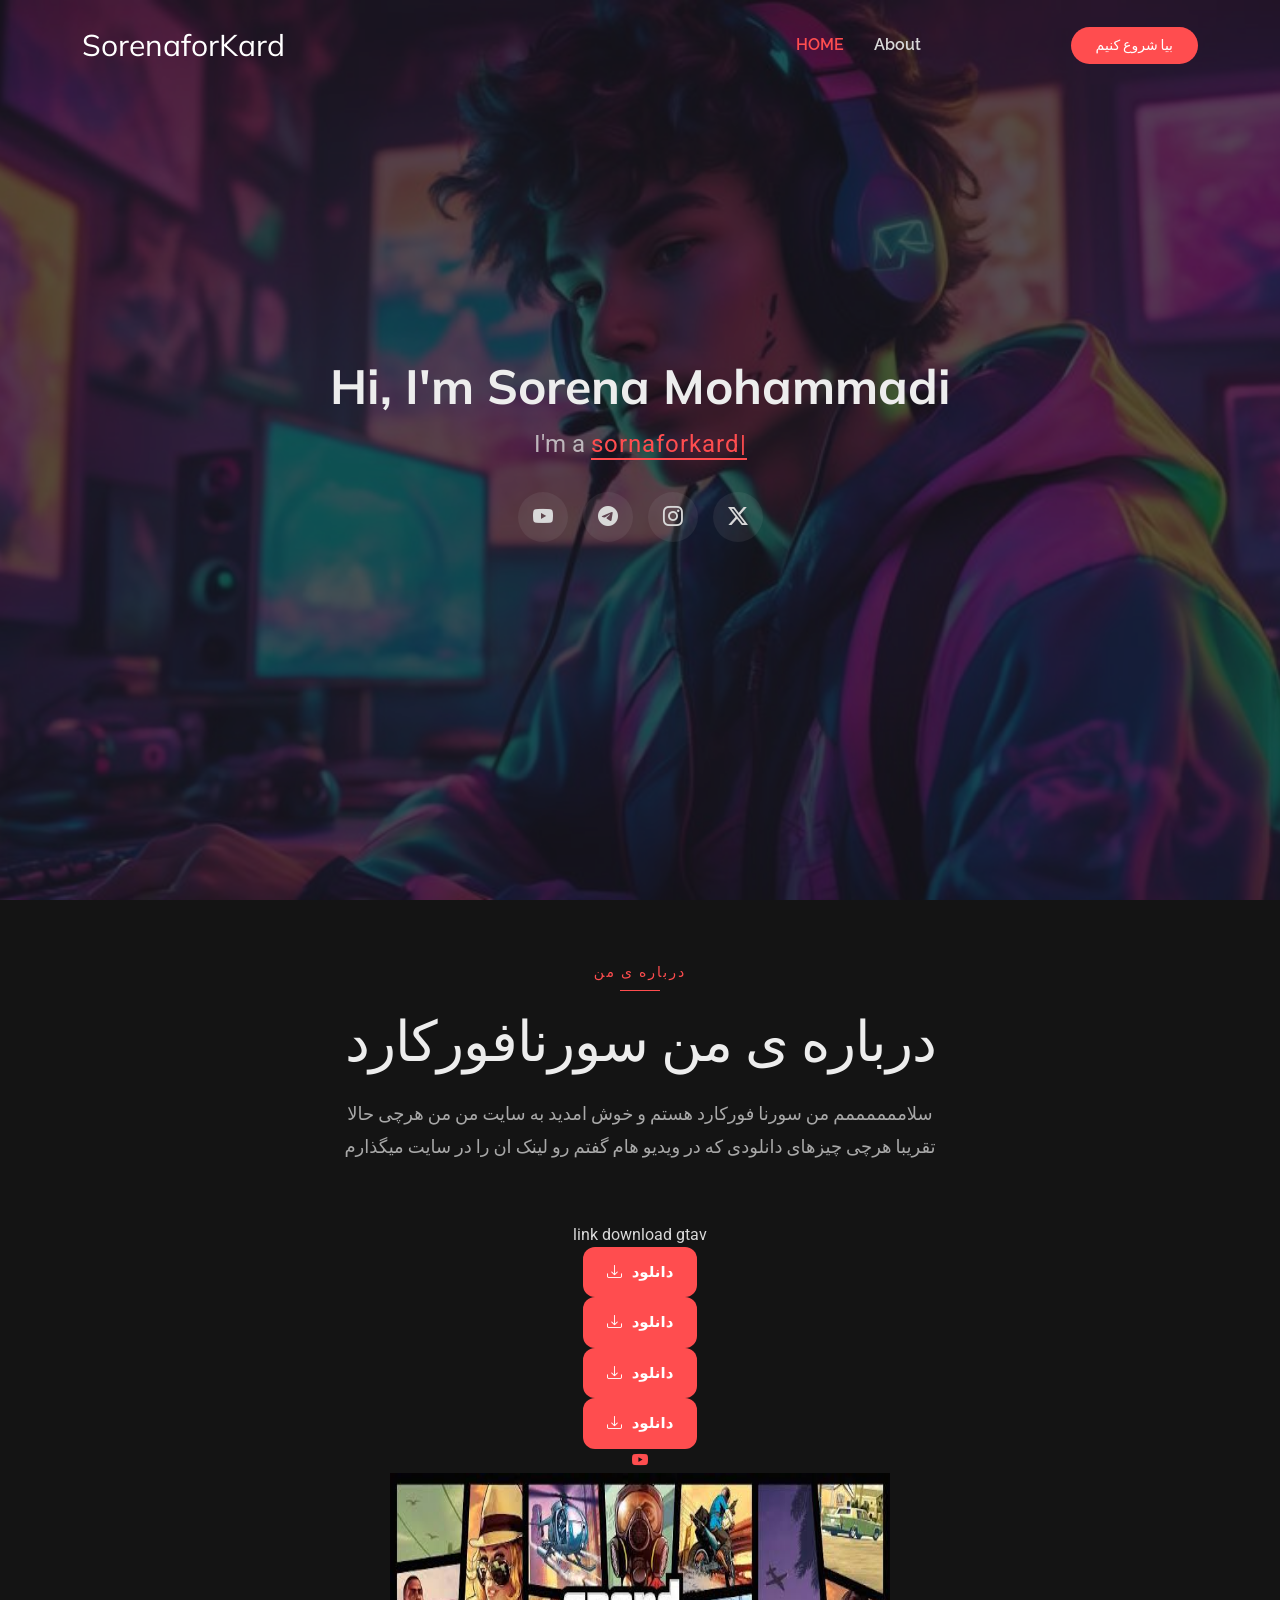
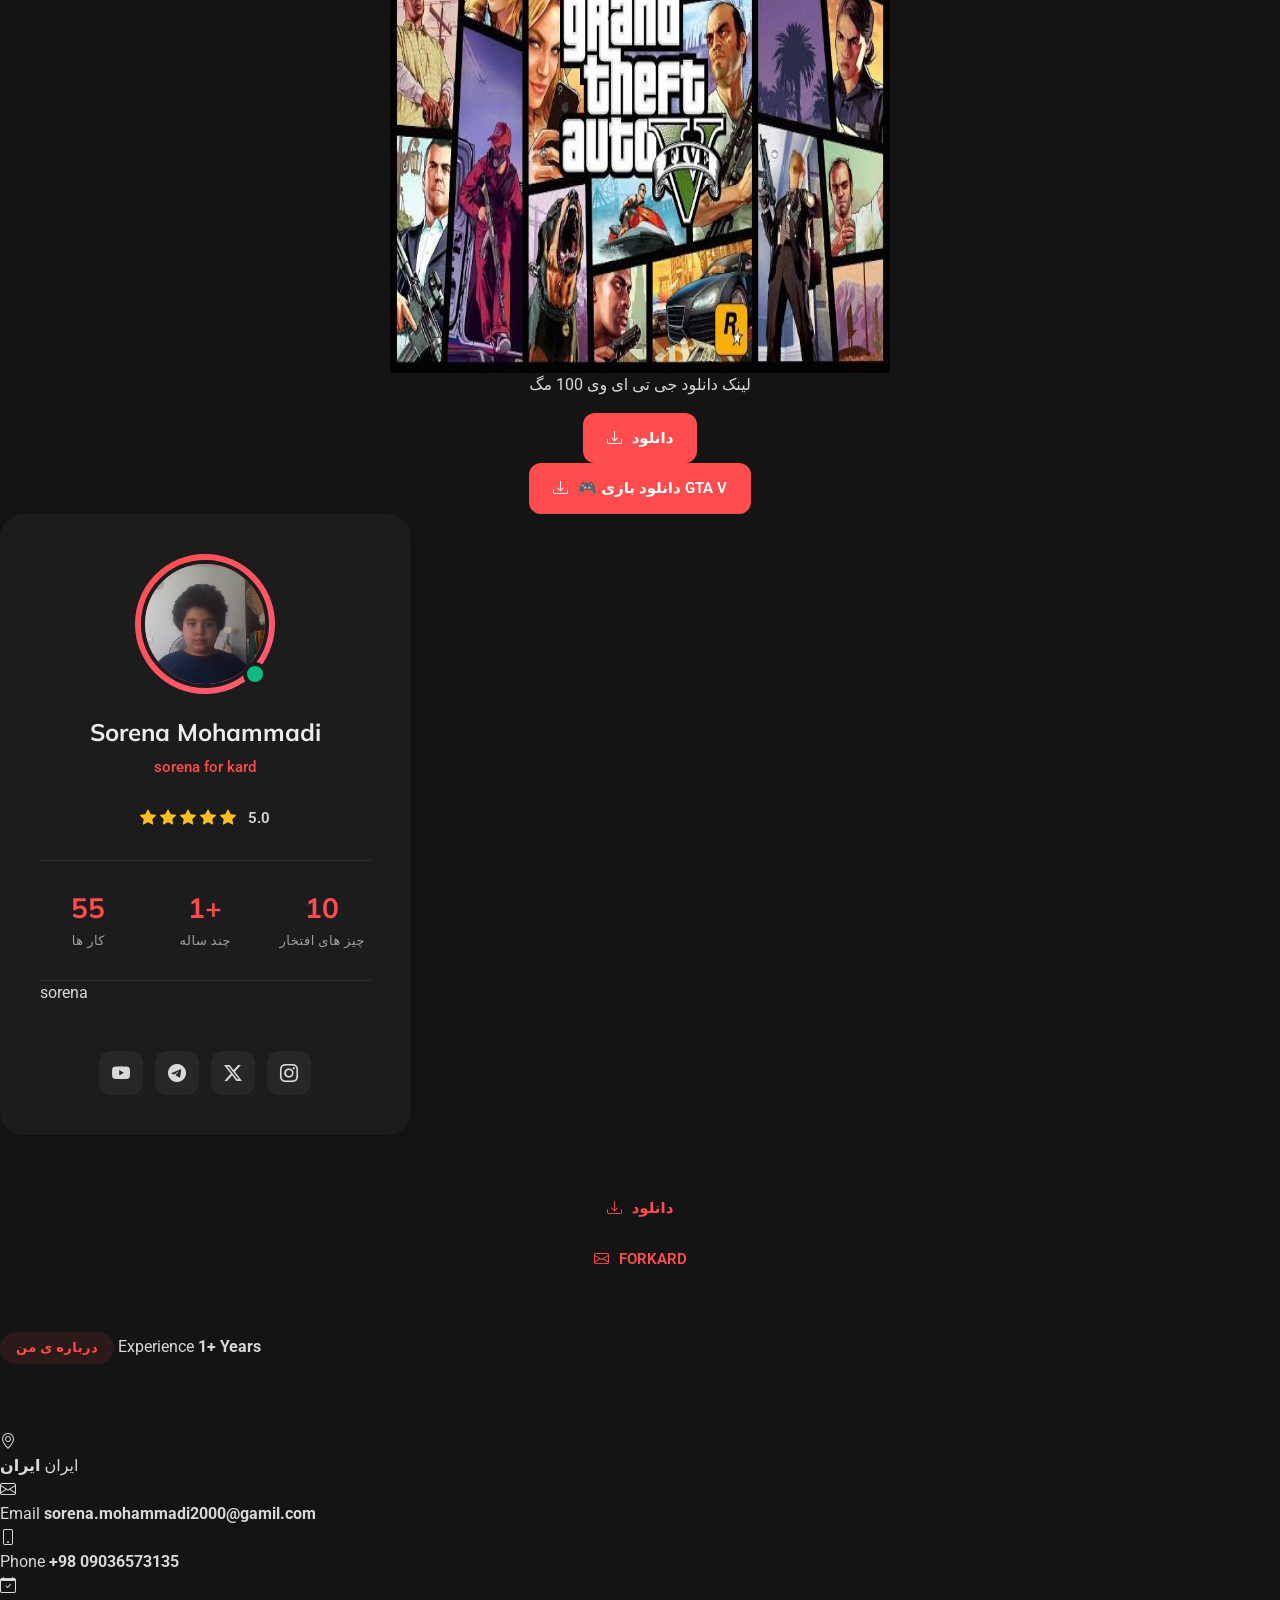
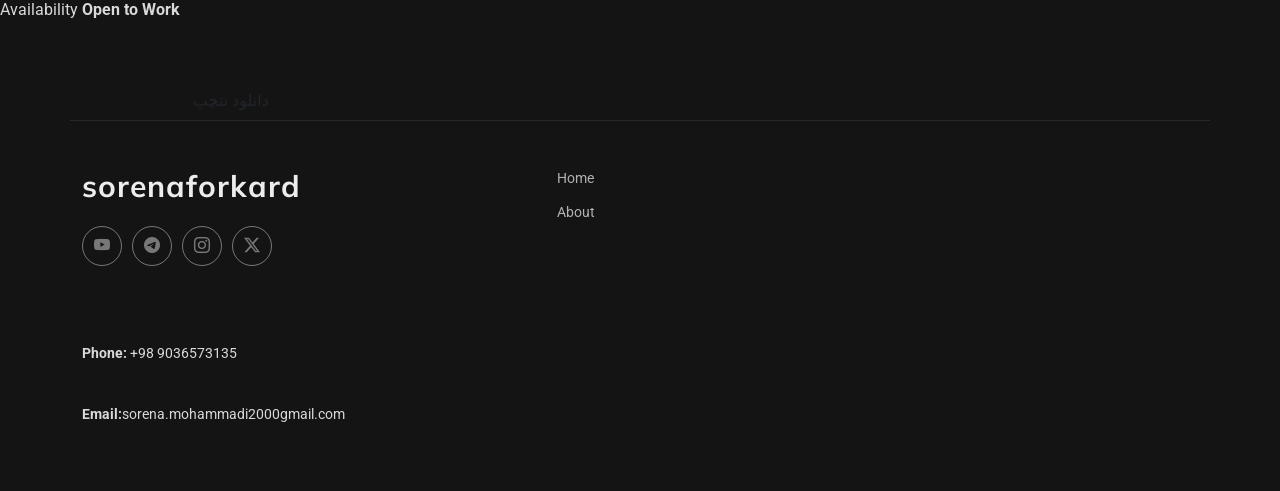
==== commit 222ca1d1: "foch" ====
--- a/index.html
+++ b/index.html
@@ -134,6 +134,12 @@
 
 <div class="center-box">
   <a href="https://ir91.uploadb.com/d/zhyeler0yyra/snnimd6ejdfx3pohiuxhjrwi5fyavvm3dgis3352gjgvsqnu62wfimskmxqgnpvhdr6bctoq/GTA V.rar" class="download-class"><i class="bi bi-download"></i> دانلود</a>
+</div>
+
+<div class="center-box">
+<a href="download.html" class="download-class"><i class="bi bi-download"></i>
+    🎮 دانلود بازی GTA V
+</a>
 </div>
 
 <style>
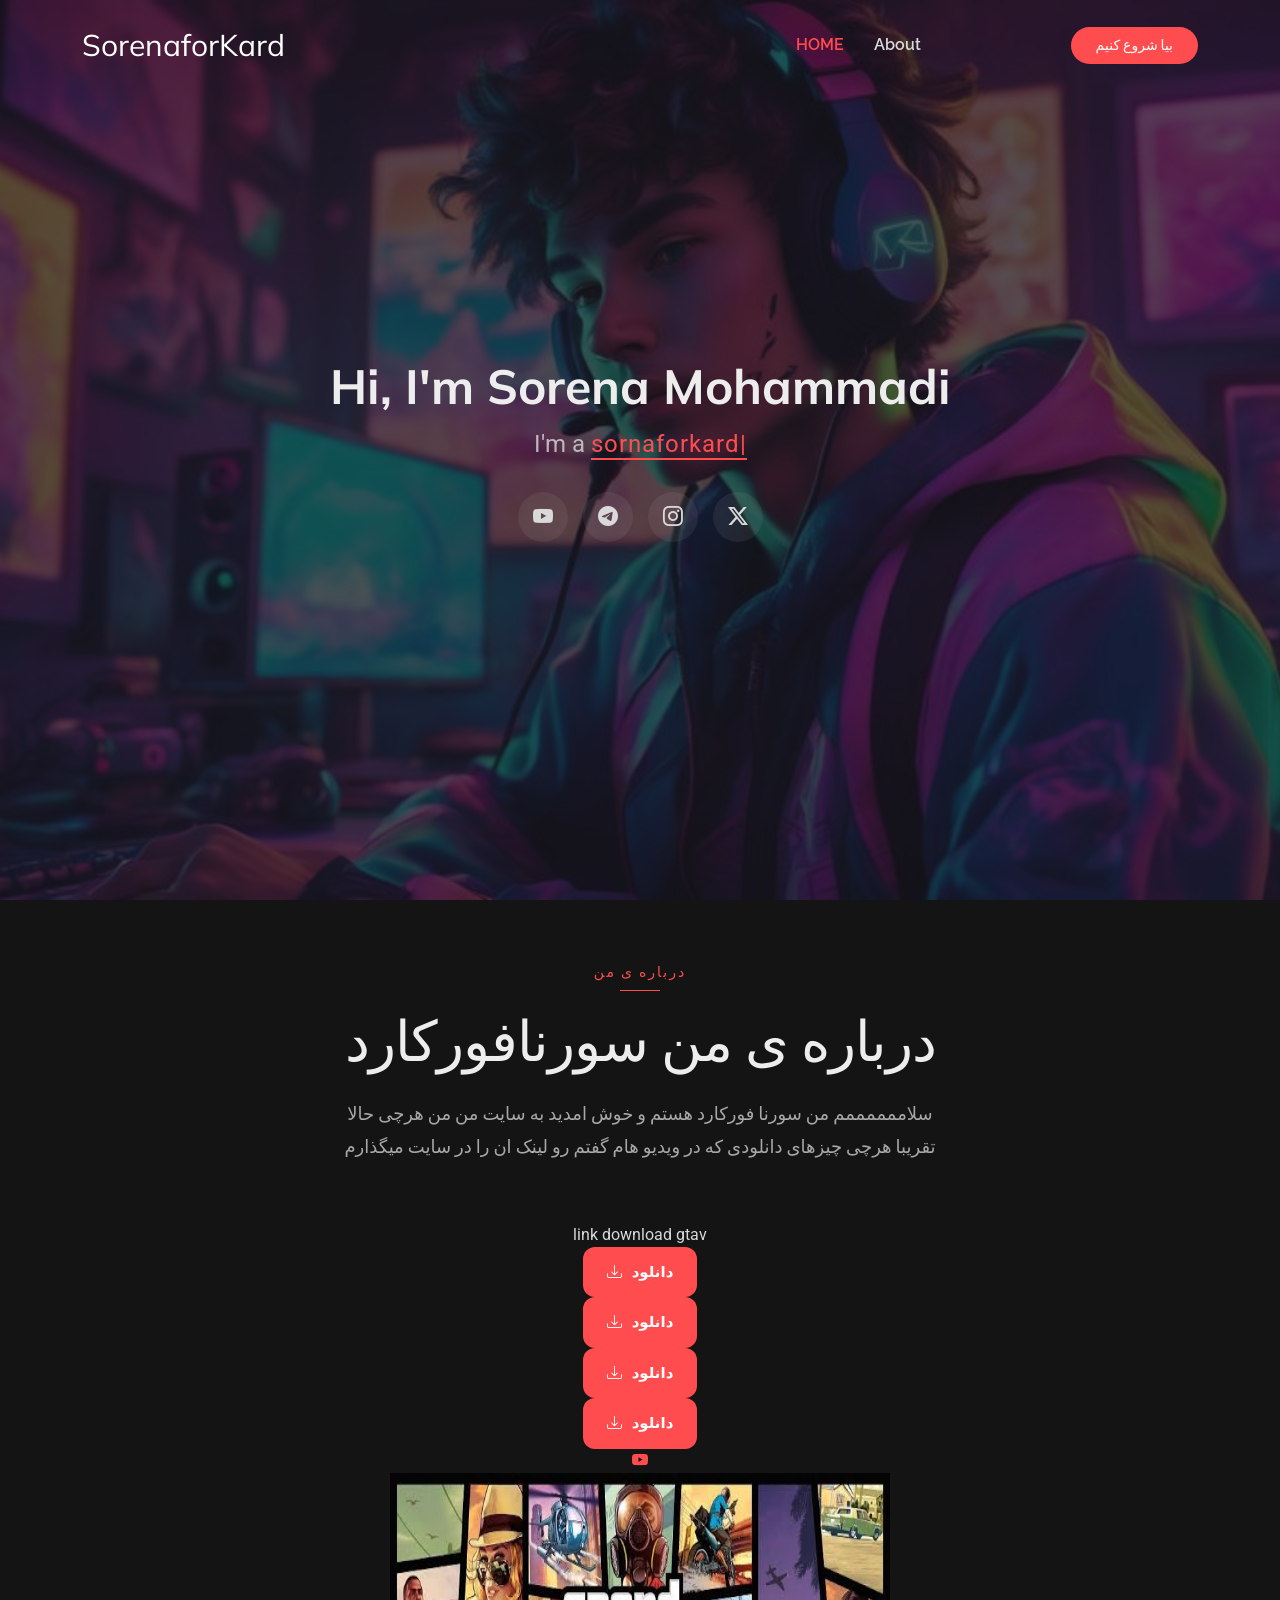
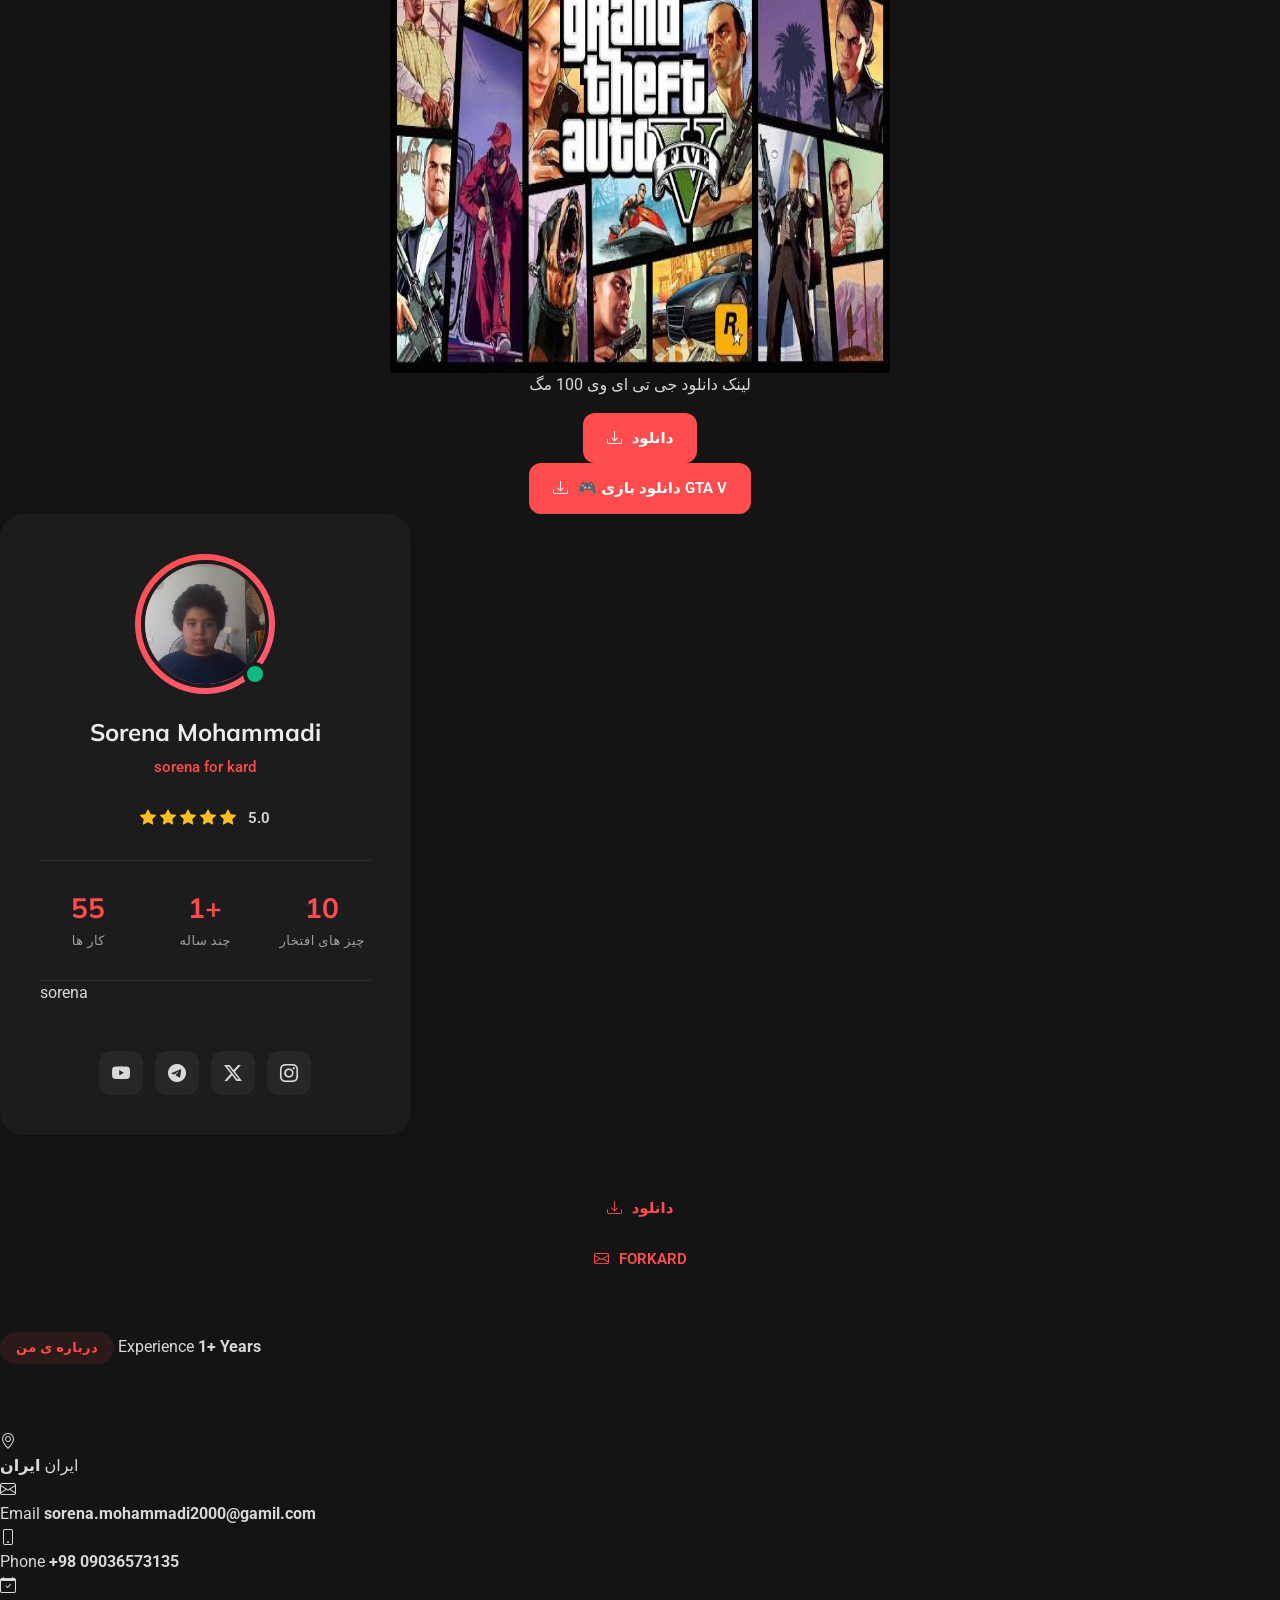
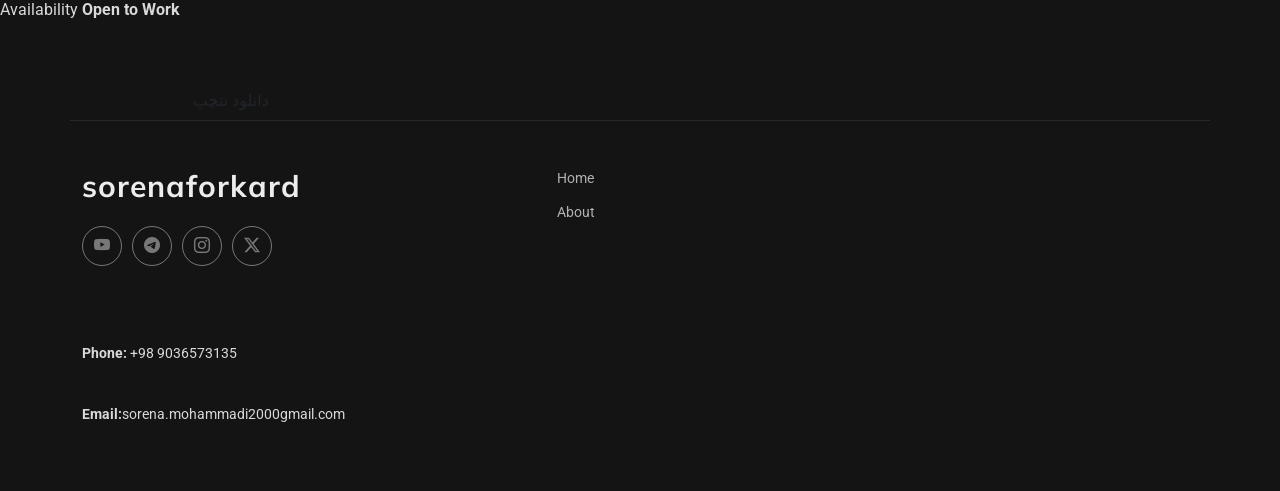
==== commit fe4087bc: "github" ====
--- a/index.html
+++ b/index.html
@@ -101,7 +101,7 @@
       </div><!-- End Section Title -->
 
 <div class="center-box">
-                                               link download gtav
+ link download gtav
 </div>
 
 <div class="center-box">
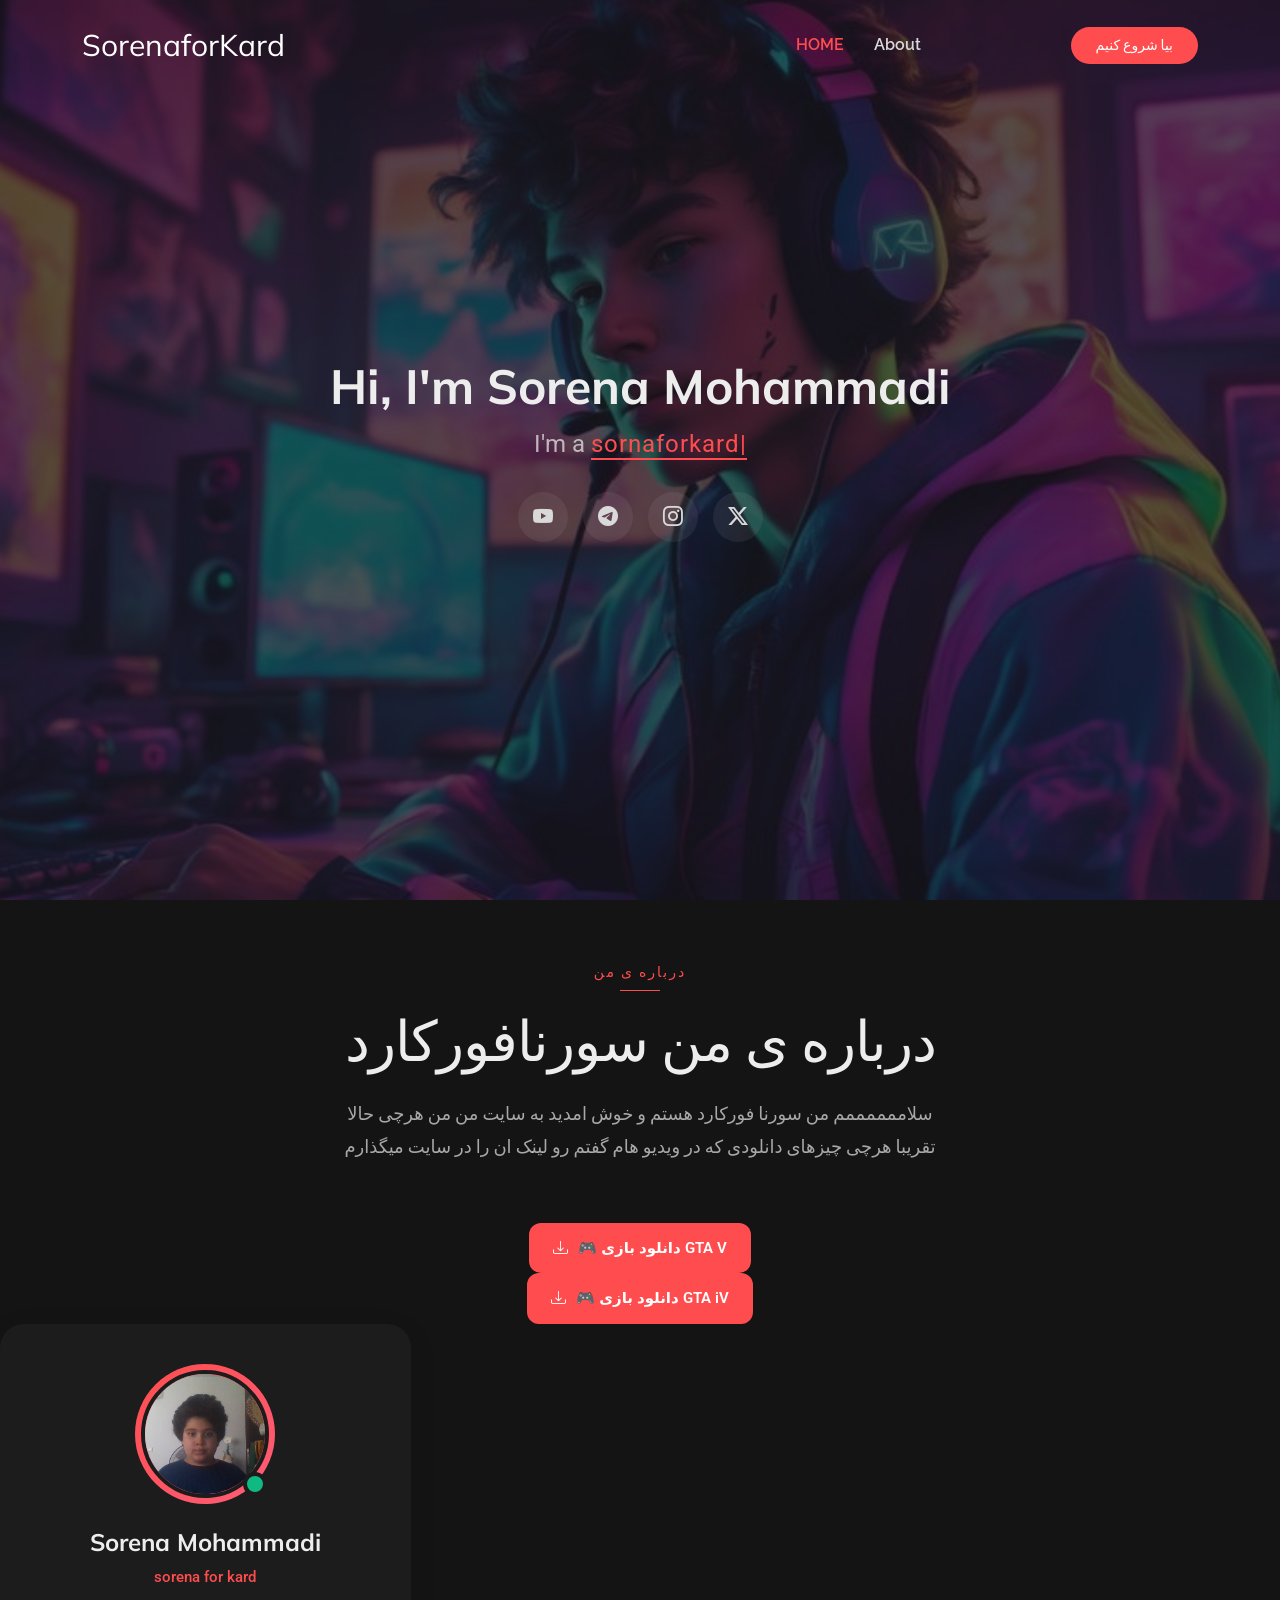
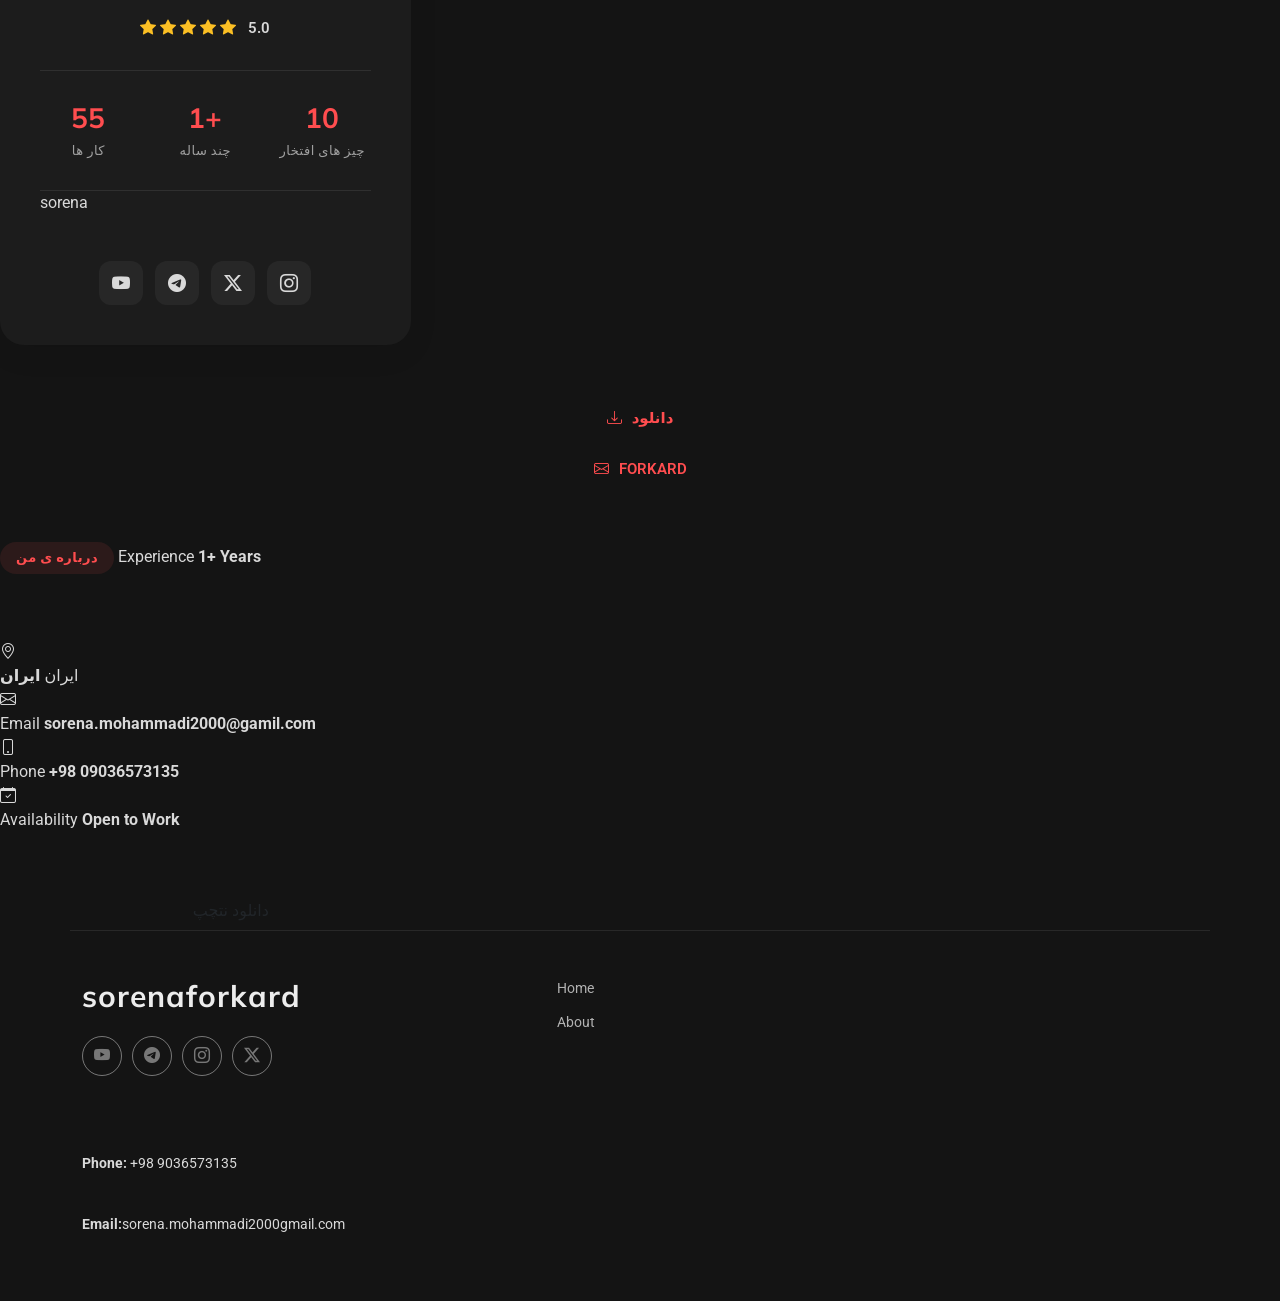
==== commit 7ea0dfa2: "gjh" ====
--- a/index.html
+++ b/index.html
@@ -101,44 +101,14 @@
       </div><!-- End Section Title -->
 
 <div class="center-box">
- link download gtav
-</div>
-
-<div class="center-box">
-  <a href="https://dl.moderndls.com/open-world/GTA.V.FitGirl_ModernDL.com.part1.rar" class="download-class"><i class="bi bi-download"></i> دانلود</a>
-</div>
-
-<div class="center-box">
-  <a href="https://dl.moderndls.com/open-world/GTA.V.FitGirl_ModernDL.com.part2.rar" class="download-class"><i class="bi bi-download"></i> دانلود</a>
-</div>
-
-<div class="center-box">
-  <a href="https://dl.moderndls.com/open-world/GTA.V.FitGirl_ModernDL.com.part3.rar" class="download-class"><i class="bi bi-download"></i> دانلود</a>
-</div>
-
-<div class="center-box">
-  <a href="https://dl.moderndls.com/open-world/GTA.V.FitGirl_ModernDL.com.part4.rar" class="download-class"><i class="bi bi-download"></i> دانلود</a>
-</div>
-
-<div class="center-box">
-<a href="https://www.youtube.com/channel/UCr5vd8vmIxWn1lr3nisk4sg"><i class="bi bi-youtube"></i></a>
-</div>
-
-<div class="center-box">
-<img src="assets/img/لقلقل.jpg" width="500" height="500" alt=>
-</div>
-
-<div class="center-box">
-<p>لینک دانلود جی تی ای وی 100 مگ</p>
-</div>
-
-<div class="center-box">
-  <a href="https://ir91.uploadb.com/d/zhyeler0yyra/snnimd6ejdfx3pohiuxhjrwi5fyavvm3dgis3352gjgvsqnu62wfimskmxqgnpvhdr6bctoq/GTA V.rar" class="download-class"><i class="bi bi-download"></i> دانلود</a>
-</div>
-
-<div class="center-box">
 <a href="download.html" class="download-class"><i class="bi bi-download"></i>
     🎮 دانلود بازی GTA V
+</a>
+</div>
+
+<div class="center-box">
+<a href="sorena.html" class="download-class"><i class="bi bi-download"></i>
+    🎮 دانلود بازی GTA iV
 </a>
 </div>
 
